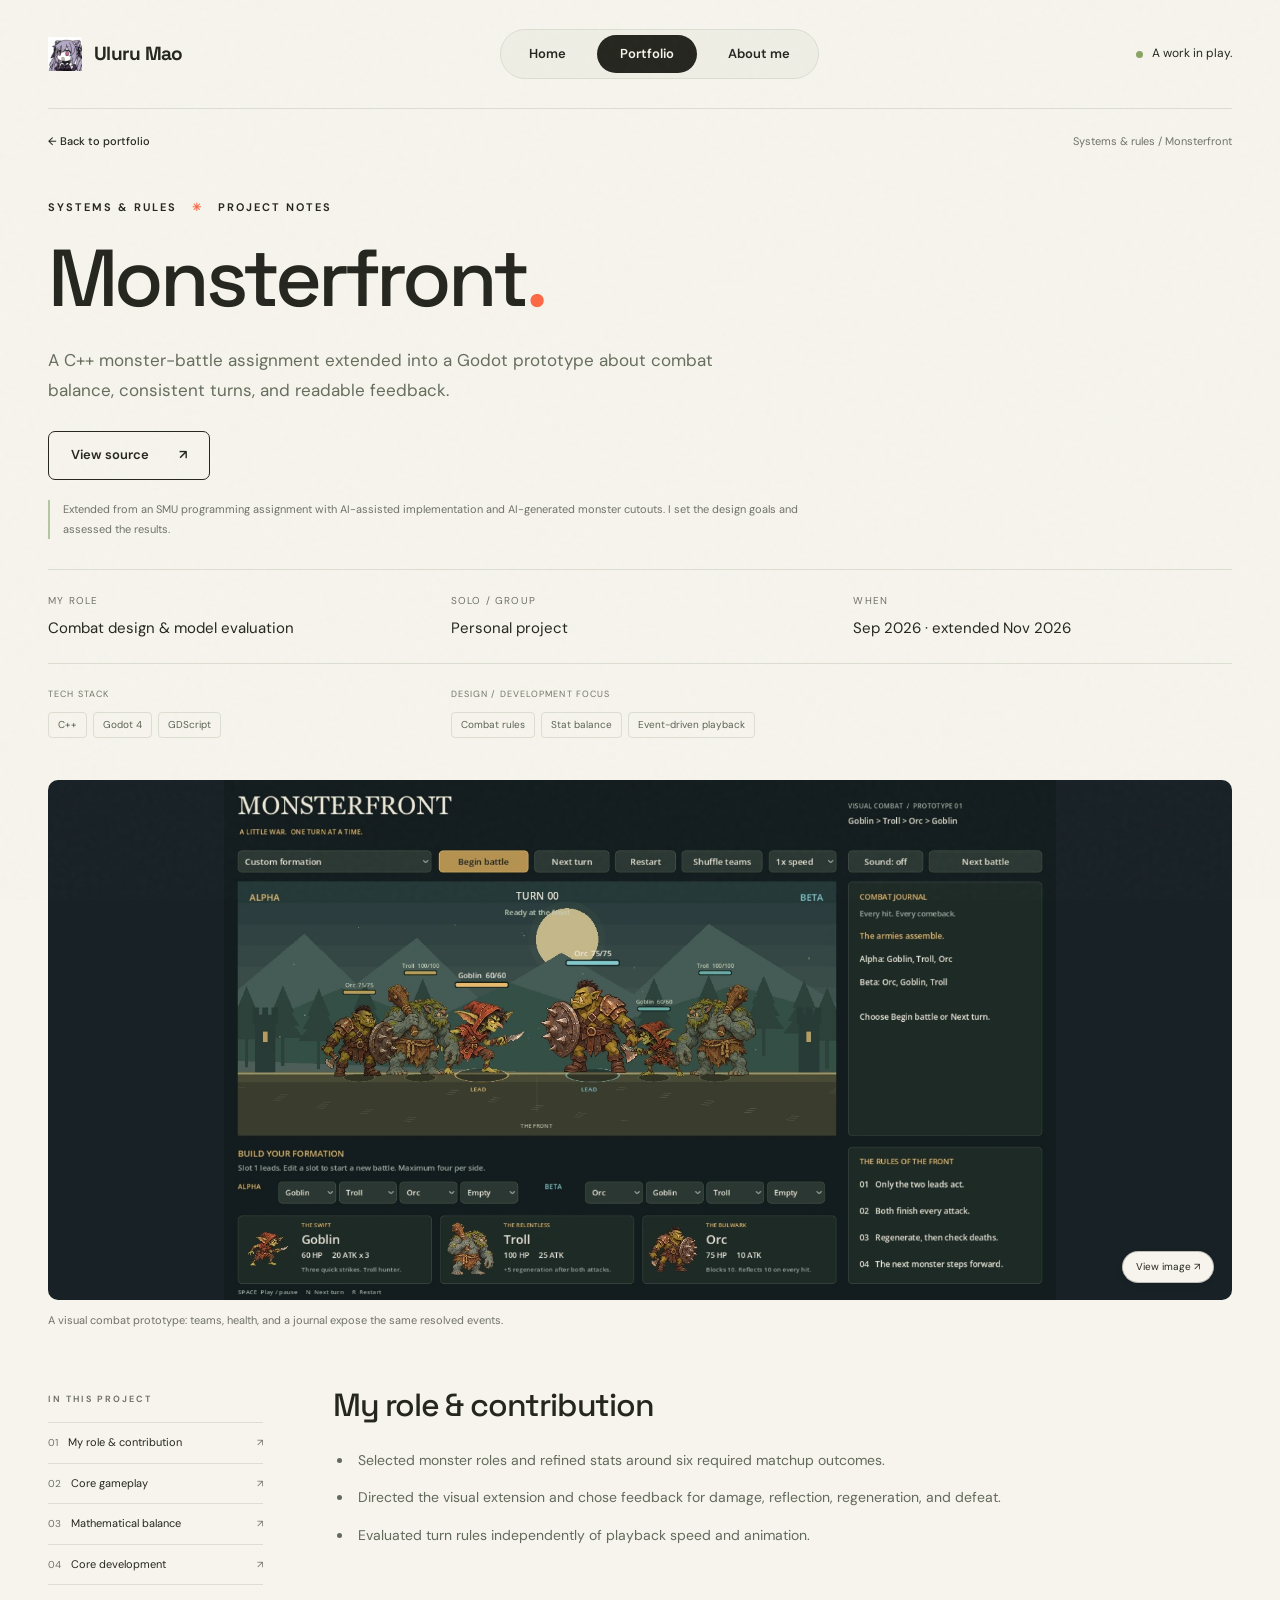
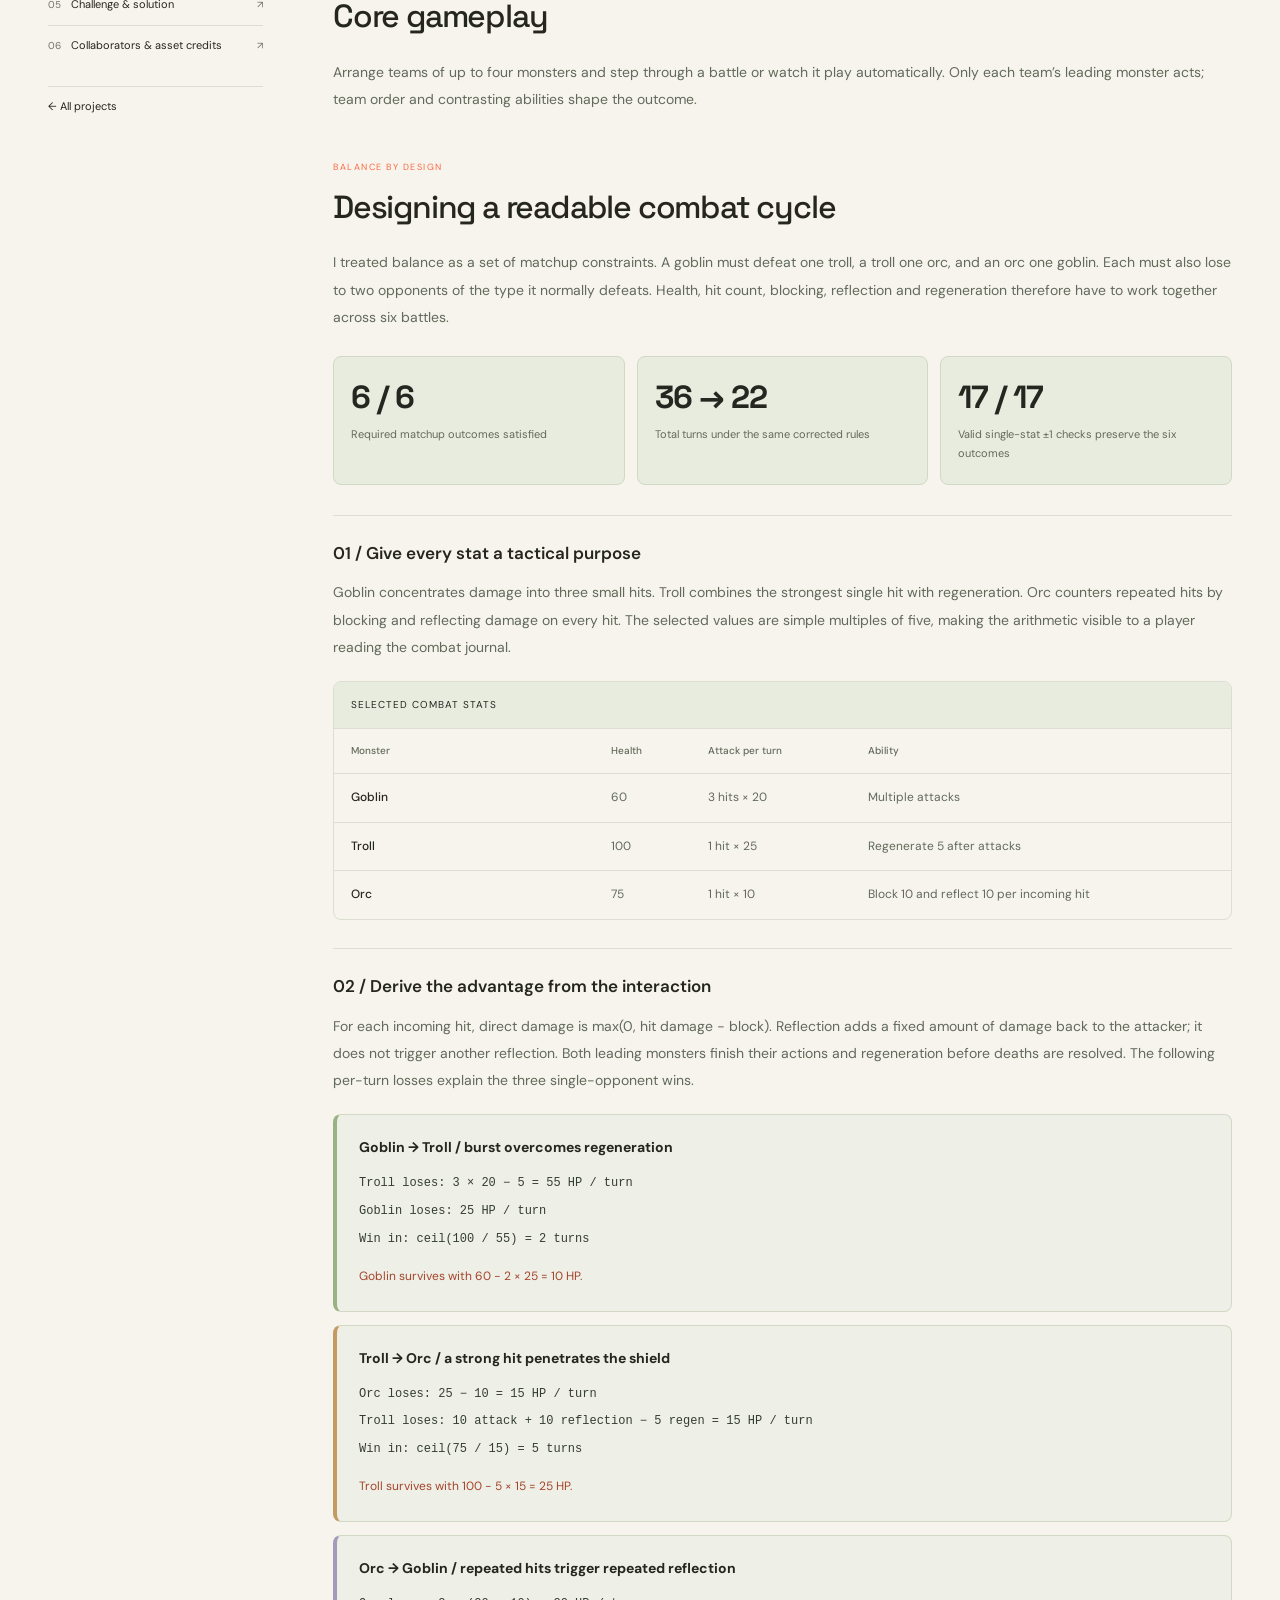
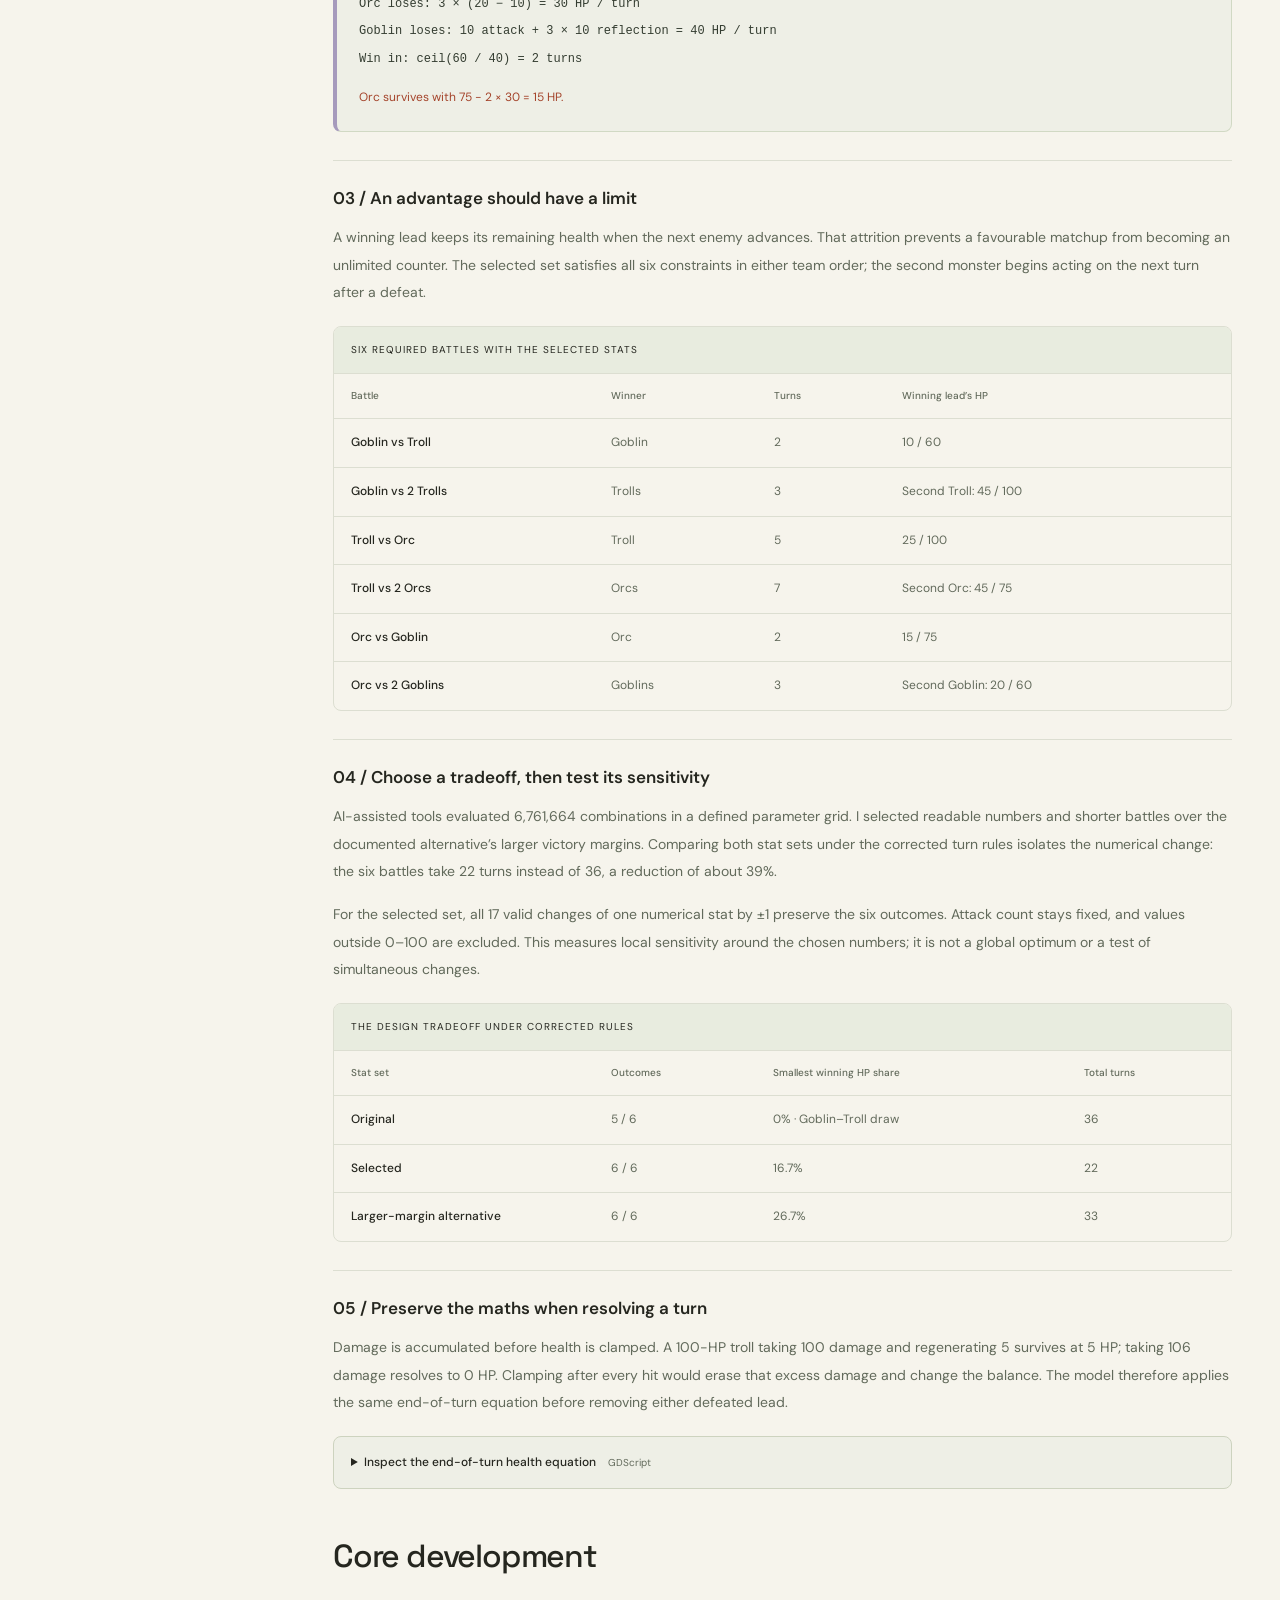
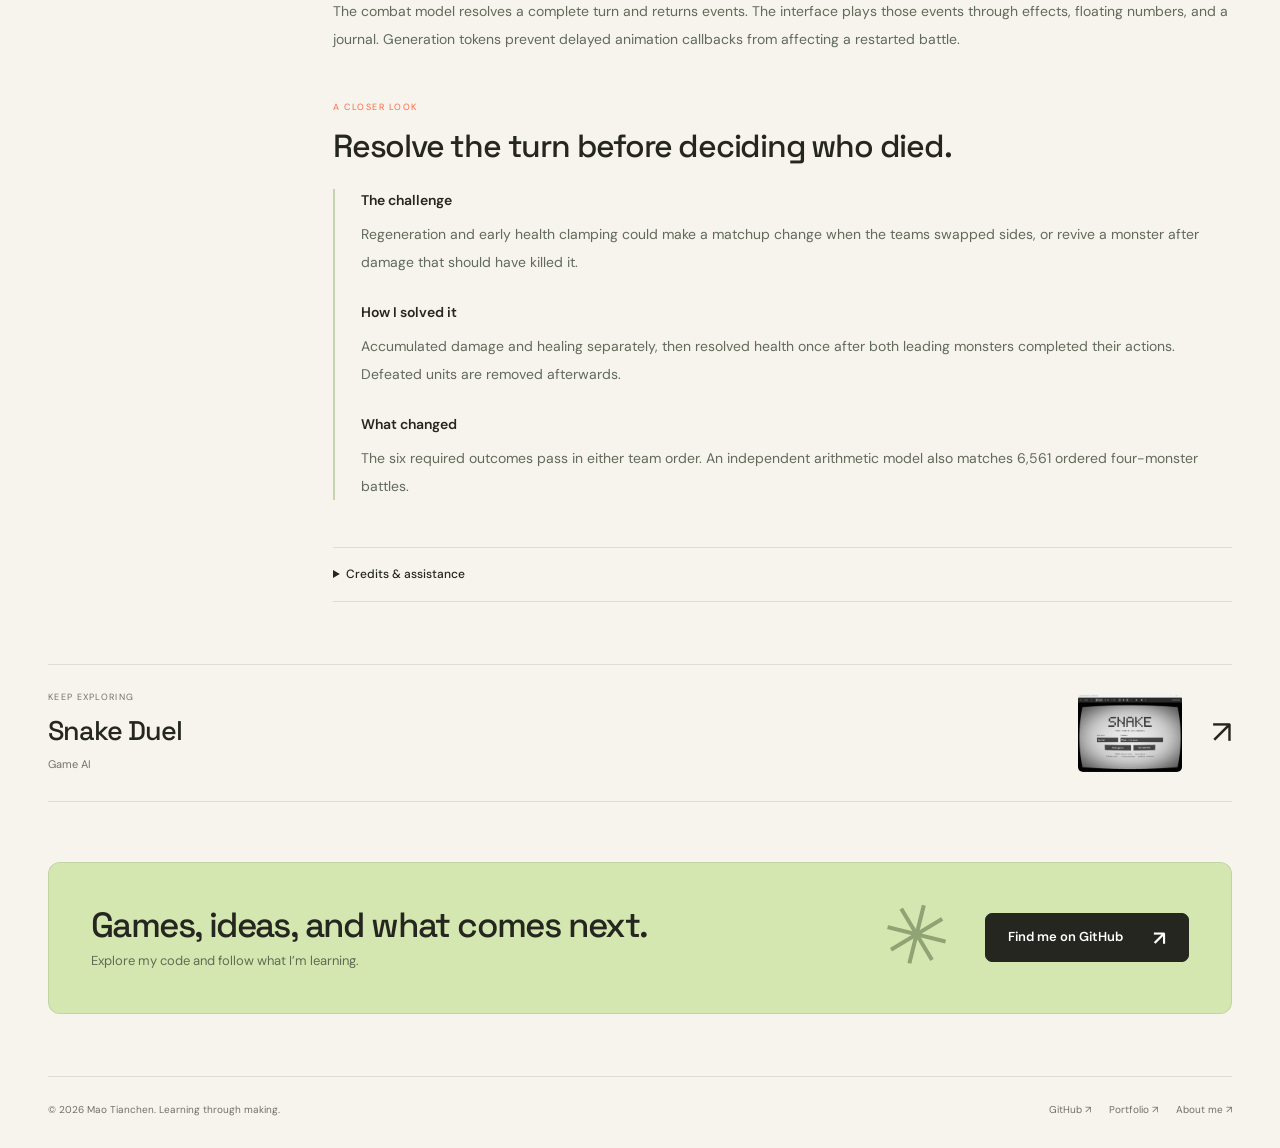
==== monsterfront.html @ 984412b6 "Publish portfolio website" ====
<!DOCTYPE html>
<html lang="en">
<head>
  <meta charset="UTF-8">
  <meta name="viewport" content="width=device-width, initial-scale=1">
  <meta name="theme-color" content="#f6f4ec">
  <meta name="description" content="A C++ monster-battle assignment extended into a Godot prototype about combat balance, consistent turns, and readable feedback.">
  <title>Monsterfront — Mao - Portfolio</title>
  <link rel="icon" href="assets/favicon.ico" type="image/x-icon" sizes="16x16 32x32 48x48">
  <link rel="stylesheet" href="assets/style.css">
  <link rel="stylesheet" href="assets/portfolio.css">
  <script src="assets/app.js" defer></script>
</head>
<body data-page="project">
<a class="skip" href="#main">Skip to content</a>
<div class="wrap">
  <header class="header">
    <a class="brand" href="index.html" aria-label="Uluru Mao, home"><img class="brand-mark" src="assets/favicon.ico" alt="" width="34" height="34"><span>Uluru Mao</span></a>
    <nav class="nav" aria-label="Main navigation"><a href="index.html">Home</a><a href="portfolio.html" aria-current="location">Portfolio</a><a href="about.html">About me</a></nav>
    <span class="header-note"><span class="status-dot"></span> A work in play.</span>
  </header>
  <main id="main">
    <div class="case-breadcrumb"><a href="portfolio.html">← Back to portfolio</a><span>Systems &amp; rules / Monsterfront</span></div>
    <section class="case-intro" aria-labelledby="case-title"><div class="case-title-row"><span class="eyebrow">Systems &amp; rules <span class="dot">✳</span> Project notes</span></div><h1 id="case-title">Monsterfront<span>.</span></h1><p class="case-summary">A C++ monster-battle assignment extended into a Godot prototype about combat balance, consistent turns, and readable feedback.</p><div class="case-links"><a class="button secondary" href="https://github.com/UluruMao/godot_base_turn_combat" target="_blank" rel="noopener noreferrer">View source <span aria-hidden="true">↗</span><span class="visually-hidden"> (opens in a new tab)</span></a></div><p class="authorship-note">Extended from an SMU programming assignment with AI-assisted implementation and AI-generated monster cutouts. I set the design goals and assessed the results.</p></section>
    <dl class="case-facts"><div><dt>My role</dt><dd>Combat design &amp; model evaluation</dd></div><div><dt>Solo / group</dt><dd>Personal project</dd></div><div><dt>When</dt><dd>Sep 2026 · extended Nov 2026</dd></div></dl>
    <div class="case-tags"><div class="project-tag-group"><span class="tag-label">Tech stack</span><div class="tags"><span class="tag">C++</span><span class="tag">Godot 4</span><span class="tag">GDScript</span></div></div><div class="project-tag-group"><span class="tag-label">Design / development focus</span><div class="tags"><span class="tag">Combat rules</span><span class="tag">Stat balance</span><span class="tag">Event-driven playback</span></div></div></div>
    <figure class="case-cover"><button class="media-open" data-lightbox="assets/projects/monsterfront-cover.webp" data-alt="Monsterfront combat screen with two monster teams, health bars and a turn journal" aria-label="Enlarge cover artwork"><img src="assets/projects/monsterfront-cover.webp" alt="Monsterfront combat screen with two monster teams, health bars and a turn journal" width="720" height="540"><span class="media-expand" aria-hidden="true">View image ↗</span></button><figcaption>A visual combat prototype: teams, health, and a journal expose the same resolved events.</figcaption></figure>
    <div class="case-layout"><aside class="case-sidebar" aria-label="Project sections"><span class="eyebrow">In this project</span><a href="#my-role">01<span>My role &amp; contribution</span><span aria-hidden="true">↗</span></a><a href="#gameplay">02<span>Core gameplay</span><span aria-hidden="true">↗</span></a><a href="#game-design">03<span>Mathematical balance</span><span aria-hidden="true">↗</span></a><a href="#development">04<span>Core development</span><span aria-hidden="true">↗</span></a><a href="#challenge">05<span>Challenge &amp; solution</span><span aria-hidden="true">↗</span></a><a href="#credits">06<span>Collaborators &amp; asset credits</span><span aria-hidden="true">↗</span></a><a class="case-back" href="portfolio.html">← All projects</a></aside><div class="case-content"><section class="case-section" id="my-role"><h2>My role &amp; contribution</h2><ul class="case-list"><li>Selected monster roles and refined stats around six required matchup outcomes.</li><li>Directed the visual extension and chose feedback for damage, reflection, regeneration, and defeat.</li><li>Evaluated turn rules independently of playback speed and animation.</li></ul></section><section class="case-section" id="gameplay"><h2>Core gameplay</h2><p>Arrange teams of up to four monsters and step through a battle or watch it play automatically. Only each team’s leading monster acts; team order and contrasting abilities shape the outcome.</p></section><section class="case-section balance-section" id="game-design"><span class="case-section-kicker">Balance by design</span><h2>Designing a readable combat cycle</h2><p>I treated balance as a set of matchup constraints. A goblin must defeat one troll, a troll one orc, and an orc one goblin. Each must also lose to two opponents of the type it normally defeats. Health, hit count, blocking, reflection and regeneration therefore have to work together across six battles.</p><div class="detail-metrics"><div><strong>6 / 6</strong><span>Required matchup outcomes satisfied</span></div><div><strong>36 → 22</strong><span>Total turns under the same corrected rules</span></div><div><strong>17 / 17</strong><span>Valid single-stat ±1 checks preserve the six outcomes</span></div></div><div class="programming-topic"><h3>01 / Give every stat a tactical purpose</h3><p>Goblin concentrates damage into three small hits. Troll combines the strongest single hit with regeneration. Orc counters repeated hits by blocking and reflecting damage on every hit. The selected values are simple multiples of five, making the arithmetic visible to a player reading the combat journal.</p><div class="programming-table" role="region" aria-label="Selected combat stats" tabindex="0"><table><caption>Selected combat stats</caption><thead><tr><th scope="col">Monster</th><th scope="col">Health</th><th scope="col">Attack per turn</th><th scope="col">Ability</th></tr></thead><tbody><tr><th scope="row">Goblin</th><td>60</td><td>3 hits × 20</td><td>Multiple attacks</td></tr><tr><th scope="row">Troll</th><td>100</td><td>1 hit × 25</td><td>Regenerate 5 after attacks</td></tr><tr><th scope="row">Orc</th><td>75</td><td>1 hit × 10</td><td>Block 10 and reflect 10 per incoming hit</td></tr></tbody></table></div></div><div class="programming-topic"><h3>02 / Derive the advantage from the interaction</h3><p>For each incoming hit, direct damage is max(0, hit damage − block). Reflection adds a fixed amount of damage back to the attacker; it does not trigger another reflection. Both leading monsters finish their actions and regeneration before deaths are resolved. The following per-turn losses explain the three single-opponent wins.</p><div class="balance-equations"><article><h4>Goblin → Troll / burst overcomes regeneration</h4><p class="formula-line">Troll loses: 3 × 20 − 5 = 55 HP / turn</p><p class="formula-line">Goblin loses: 25 HP / turn</p><p class="formula-line">Win in: ceil(100 / 55) = 2 turns</p><p class="formula-result">Goblin survives with 60 − 2 × 25 = 10 HP.</p></article><article><h4>Troll → Orc / a strong hit penetrates the shield</h4><p class="formula-line">Orc loses: 25 − 10 = 15 HP / turn</p><p class="formula-line">Troll loses: 10 attack + 10 reflection − 5 regen = 15 HP / turn</p><p class="formula-line">Win in: ceil(75 / 15) = 5 turns</p><p class="formula-result">Troll survives with 100 − 5 × 15 = 25 HP.</p></article><article><h4>Orc → Goblin / repeated hits trigger repeated reflection</h4><p class="formula-line">Orc loses: 3 × (20 − 10) = 30 HP / turn</p><p class="formula-line">Goblin loses: 10 attack + 3 × 10 reflection = 40 HP / turn</p><p class="formula-line">Win in: ceil(60 / 40) = 2 turns</p><p class="formula-result">Orc survives with 75 − 2 × 30 = 15 HP.</p></article></div></div><div class="programming-topic"><h3>03 / An advantage should have a limit</h3><p>A winning lead keeps its remaining health when the next enemy advances. That attrition prevents a favourable matchup from becoming an unlimited counter. The selected set satisfies all six constraints in either team order; the second monster begins acting on the next turn after a defeat.</p><div class="programming-table" role="region" aria-label="Six required battles with the selected stats" tabindex="0"><table><caption>Six required battles with the selected stats</caption><thead><tr><th scope="col">Battle</th><th scope="col">Winner</th><th scope="col">Turns</th><th scope="col">Winning lead’s HP</th></tr></thead><tbody><tr><th scope="row">Goblin vs Troll</th><td>Goblin</td><td>2</td><td>10 / 60</td></tr><tr><th scope="row">Goblin vs 2 Trolls</th><td>Trolls</td><td>3</td><td>Second Troll: 45 / 100</td></tr><tr><th scope="row">Troll vs Orc</th><td>Troll</td><td>5</td><td>25 / 100</td></tr><tr><th scope="row">Troll vs 2 Orcs</th><td>Orcs</td><td>7</td><td>Second Orc: 45 / 75</td></tr><tr><th scope="row">Orc vs Goblin</th><td>Orc</td><td>2</td><td>15 / 75</td></tr><tr><th scope="row">Orc vs 2 Goblins</th><td>Goblins</td><td>3</td><td>Second Goblin: 20 / 60</td></tr></tbody></table></div></div><div class="programming-topic"><h3>04 / Choose a tradeoff, then test its sensitivity</h3><p>AI-assisted tools evaluated 6,761,664 combinations in a defined parameter grid. I selected readable numbers and shorter battles over the documented alternative’s larger victory margins. Comparing both stat sets under the corrected turn rules isolates the numerical change: the six battles take 22 turns instead of 36, a reduction of about 39%.</p><p>For the selected set, all 17 valid changes of one numerical stat by ±1 preserve the six outcomes. Attack count stays fixed, and values outside 0–100 are excluded. This measures local sensitivity around the chosen numbers; it is not a global optimum or a test of simultaneous changes.</p><div class="programming-table" role="region" aria-label="The design tradeoff under corrected rules" tabindex="0"><table><caption>The design tradeoff under corrected rules</caption><thead><tr><th scope="col">Stat set</th><th scope="col">Outcomes</th><th scope="col">Smallest winning HP share</th><th scope="col">Total turns</th></tr></thead><tbody><tr><th scope="row">Original</th><td>5 / 6</td><td>0% · Goblin–Troll draw</td><td>36</td></tr><tr><th scope="row">Selected</th><td>6 / 6</td><td>16.7%</td><td>22</td></tr><tr><th scope="row">Larger-margin alternative</th><td>6 / 6</td><td>26.7%</td><td>33</td></tr></tbody></table></div></div><div class="programming-topic"><h3>05 / Preserve the maths when resolving a turn</h3><p>Damage is accumulated before health is clamped. A 100-HP troll taking 100 damage and regenerating 5 survives at 5 HP; taking 106 damage resolves to 0 HP. Clamping after every hit would erase that excess damage and change the balance. The model therefore applies the same end-of-turn equation before removing either defeated lead.</p><details class="source-excerpt"><summary>Inspect the end-of-turn health equation<span>GDScript</span></summary><p class="source-reference">Annotated source excerpt: VisualCombat/scripts/combat.gd · step().</p><pre tabindex="0" aria-label="Inspect the end-of-turn health equation"><code><span class="code-comment"># Both leads have already completed their attacks and regeneration.</span>
for id in leads:
<span class="code-comment">    # Keep the full damage tally, including damage beyond current HP.</span>
<span class="code-comment">    # Apply healing before clamping once to the valid health range.</span>
    units[id].hp = clampi(
        units[id].hp - damage[id] + healing[id],
        0, units[id].max_hp)
<span class="code-comment"># Death checks and queue advancement happen after this resolution.</span></code></pre></details></div></section><section class="case-section" id="development"><h2>Core development</h2><p>The combat model resolves a complete turn and returns events. The interface plays those events through effects, floating numbers, and a journal. Generation tokens prevent delayed animation callbacks from affecting a restarted battle.</p></section><section class="case-section" id="challenge"><span class="case-section-kicker">A closer look</span><h2>Resolve the turn before deciding who died.</h2><div class="challenge-story"><div class="challenge-step"><h3>The challenge</h3><p>Regeneration and early health clamping could make a matchup change when the teams swapped sides, or revive a monster after damage that should have killed it.</p></div><div class="challenge-step"><h3>How I solved it</h3><p>Accumulated damage and healing separately, then resolved health once after both leading monsters completed their actions. Defeated units are removed afterwards.</p></div><div class="challenge-step"><h3>What changed</h3><p>The six required outcomes pass in either team order. An independent arithmetic model also matches 6,561 ordered four-monster battles.</p></div></div></section><details class="credit-disclosure" id="credits"><summary>Credits & assistance</summary><ul class="case-list"><li>Foundation: a September 2026 Southern Methodist University C++ programming assignment.</li><li>AI assisted with implementation, refactoring, parameter exploration, debugging, tests, and documentation. I set goals, assessed suggestions, and retained responsibility for the final choices.</li><li>The three monster cutouts were AI-generated. The project repository records their prompts and provenance.</li></ul></details></div></div>
    <a class="next-project" href="snake-duel.html"><span><small>Keep exploring</small><strong>Snake Duel</strong><span>Game AI</span></span><img src="assets/projects/snake-cover.webp" alt="" width="120" height="90"><span class="next-arrow" aria-hidden="true">↗</span></a>
    </main>
  <section class="contact" aria-labelledby="contact-heading">
    <div><h2 id="contact-heading">Games, ideas, and what comes next.</h2><p>Explore my code and follow what I’m learning.</p></div>
    <span class="contact-star" aria-hidden="true">✳</span>
    <a class="button" href="https://github.com/UluruMao" target="_blank" rel="noopener noreferrer">Find me on GitHub <span class="arrow" aria-hidden="true">↗</span></a>
  </section>
  <footer class="footer">
    <span>© <span data-current-year>2026</span> Mao Tianchen. Learning through making.</span>
    <span><a href="https://github.com/UluruMao" target="_blank" rel="noopener noreferrer">GitHub ↗</a><a href="portfolio.html">Portfolio ↗</a><a href="about.html">About me ↗</a></span>
  </footer>
</div>
<dialog id="media-dialog" class="media-dialog" aria-label="Enlarged project image"><button class="dialog-close" data-close aria-label="Close image">×</button><img src="assets/projects/snake-cover.webp" alt="" id="expanded-image"></dialog>
<div class="toast" id="toast" role="status"></div>
</body>
</html>
---- assets/style.css ----
@import url('https://fonts.googleapis.com/css2?family=DM+Sans:wght@400;450;500;550;600;650;700&family=Space+Grotesk:wght@400;500;600;700&display=swap');

:root{--paper:#f6f4ec;--ink:#25261f;--muted:#707268;--line:#dcded1;--orange:#fc6945;--green:#d4e7b1;--purple:#b6a5dd;--blue:#c0d8e2;--display:'Space Grotesk',sans-serif;--body:'DM Sans',sans-serif}
*{box-sizing:border-box}html{scroll-behavior:smooth;scroll-padding-top:90px}body{margin:0;background:var(--paper);color:var(--ink);font-family:var(--body);font-size:16px;line-height:1.6}body:before{content:"";position:fixed;inset:0;pointer-events:none;opacity:.13;z-index:20;background-image:url("data:image/svg+xml,%3Csvg viewBox='0 0 180 180' xmlns='http://www.w3.org/2000/svg'%3E%3Cfilter id='n'%3E%3CfeTurbulence type='fractalNoise' baseFrequency='.8' numOctaves='3' stitchTiles='stitch'/%3E%3C/filter%3E%3Cpath fill='%23000' opacity='.18' filter='url(%23n)' d='M0 0h180v180H0z'/%3E%3C/svg%3E")}button,a{-webkit-tap-highlight-color:transparent}a{color:inherit;text-decoration:none}button,input{font:inherit}button{color:inherit;cursor:pointer}button:disabled{cursor:default}img,svg{max-width:100%;display:block}button:focus-visible,a:focus-visible{outline:3px solid #9263cd;outline-offset:5px}::selection{background:#d4e7b1}.wrap{max-width:1280px;margin:auto;padding:0 48px}.skip{position:fixed;top:-80px;left:20px;background:var(--ink);color:#fff;padding:12px 20px;z-index:100}.skip:focus{top:12px}
.header{height:108px;display:flex;justify-content:space-between;align-items:center;gap:30px}.brand{display:flex;align-items:center;gap:12px;font-family:var(--display);font-size:19px;font-weight:700;letter-spacing:-.7px}.brand-mark{width:34px;height:34px;object-fit:contain;flex-shrink:0}.nav{display:flex;align-items:center;gap:8px;border:1px solid var(--line);border-radius:99px;padding:5px;background:#efeee5}.nav a{padding:9px 23px;font-size:13px;font-weight:600;border-radius:99px;transition:background .2s}.nav a:hover{background:#e3e4d9}.nav a[aria-current=page]{background:var(--ink);color:var(--paper)}.header-note{display:flex;align-items:center;gap:9px;font-size:12px}.status-dot{width:7px;height:7px;background:#89a464;border-radius:50%;display:inline-block}.eyebrow{font-size:11px;font-weight:650;text-transform:uppercase;letter-spacing:2px}.eyebrow .dot{margin:0 10px;color:var(--orange)}.hero{display:grid;grid-template-columns:1.05fr 1fr;align-items:center;gap:30px;padding-top:42px;padding-bottom:72px}.hero h1{font-family:var(--display);font-size:clamp(68px,7.5vw,108px);font-weight:500;line-height:1.02;letter-spacing:-7px;margin:24px 0}.hero h1 em{font-family:Georgia,serif;font-weight:400;color:var(--orange);letter-spacing:-6px}.hero-text{max-width:385px;color:#62675c;font-size:16px;line-height:1.8;margin:0 0 26px}.intro{font-size:13px;font-weight:500;display:flex;gap:8px;align-items:center;margin-bottom:16px}.wave{font-size:20px}.button{display:inline-flex;align-items:center;justify-content:center;gap:30px;background:var(--ink);color:#fff;border:1px solid var(--ink);border-radius:7px;padding:13px 22px;font-size:13px;font-weight:600;transition:transform .2s,background .2s}.button:hover{background:#414637;transform:translateY(-2px)}.button.secondary{background:transparent;color:var(--ink)}.button.secondary:hover{background:#eaece0}.hero-actions{display:flex;gap:12px;align-items:center}.arrow{font-size:20px;line-height:1}.hero-footnote{margin:24px 0 0;display:flex;align-items:center;gap:9px;font-size:11px;color:var(--muted)}.hero-footnote:before{content:"";width:22px;height:1px;background:var(--muted)}
.hero-visual{position:relative;padding:20px 0 5px}.world-button{position:relative;background:none;border:0;width:100%;padding:0;isolation:isolate}.world-button img{width:100%;transition:filter .5s,transform .5s}.world-button:hover img{transform:translateY(-6px) rotate(-1deg)}.world-button:active img{transform:scale(.98)}.world-caption{position:absolute;top:15px;left:5px;transform:rotate(-9deg);font-family:Georgia,serif;font-style:italic;font-size:19px;line-height:1.2;text-align:left}.world-caption:after{content:'↘';display:block;font-size:38px;margin-left:40px}.orbit-label{position:absolute;right:-8px;top:20px;transform:rotate(11deg);width:86px;height:86px;border:1px solid var(--ink);border-radius:50%;display:grid;place-content:center;text-align:center;font-size:10px;line-height:1.4;letter-spacing:1px;background:var(--green)}.orbit-label span{font-size:23px}.play-label{position:absolute;bottom:29px;left:50%;transform:translateX(-50%) rotate(-4deg);background:#fffdf7;padding:9px 16px;border:1px solid var(--ink);box-shadow:3px 3px 0 var(--ink);border-radius:4px;font-size:12px;white-space:nowrap}.visual-caption{display:flex;justify-content:space-between;padding:6px 30px;font-family:var(--display);font-size:9px;letter-spacing:1px;color:var(--muted)}.spark{position:absolute;z-index:6;font-size:32px;pointer-events:none;animation:spark-out 1.2s ease-out forwards;line-height:1}.world-button.is-playing img{filter:hue-rotate(24deg);animation:world-bounce .7s ease}.world-button.is-playing .play-label{background:var(--orange)}@keyframes spark-out{from{opacity:1;transform:translate(-50%,-50%) scale(.5)}to{opacity:0;transform:translate(var(--x),var(--y)) rotate(var(--r)) scale(1.3)}}@keyframes world-bounce{0%,100%{transform:translateY(0)}40%{transform:translateY(-17px) rotate(3deg)}}
.ticker{border-top:1px solid var(--line);border-bottom:1px solid var(--line);padding:17px 0;display:flex;align-items:center;justify-content:space-between;gap:20px;font-size:11px;letter-spacing:1.6px;text-transform:uppercase;color:#676b5d}.ticker b{color:var(--orange);font-size:19px;font-weight:400}.section{padding:66px 0}.section-heading{display:flex;justify-content:space-between;align-items:flex-end;gap:25px;margin-bottom:28px}.section-heading h2{font-family:var(--display);font-size:36px;line-height:1.2;font-weight:500;letter-spacing:-1.6px;margin:0 0 7px}.section-heading p{font-size:13px;color:var(--muted);margin:0}.text-link{display:inline-flex;gap:20px;align-items:center;font-size:12px;font-weight:600;padding-bottom:5px;border-bottom:1px solid var(--ink);white-space:nowrap}.text-link:hover{color:#bc4a2f}.project-grid{display:grid;grid-template-columns:repeat(3,minmax(0,1fr));gap:25px}.project-card{min-width:0}.project-open{background:none;border:0;padding:0;text-align:left;width:100%}.project-image{position:relative;overflow:hidden;border-radius:11px;aspect-ratio:1.32;background:#e6e8dd;border:1px solid #00000006}.project-image img{width:100%;height:100%;object-fit:cover;transition:transform .45s}.project-open:hover .project-image img{transform:scale(1.045)}.project-index{position:absolute;top:13px;left:14px;border:1px solid #25261f33;background:#ffffff66;backdrop-filter:blur(4px);border-radius:99px;padding:2px 9px;font-size:9px;letter-spacing:1px}.project-go{position:absolute;bottom:14px;right:14px;width:33px;height:33px;background:#fffdf2;border-radius:50%;display:grid;place-items:center;opacity:0;transform:translateY(7px);transition:.25s}.project-open:hover .project-go,.project-open:focus-visible .project-go{opacity:1;transform:none}.project-meta{display:flex;gap:10px;justify-content:space-between;align-items:center;margin:16px 0 6px}.project-meta h3{font-family:var(--display);font-size:21px;letter-spacing:-.7px;font-weight:500;margin:0}.project-year{font-size:10px;color:var(--muted)}.project-description{font-size:12px;color:#6a6e62;margin:0 0 12px}.tags{display:flex;flex-wrap:wrap;gap:6px}.tag{border:1px solid var(--line);border-radius:4px;padding:3px 8px;font-size:9px;line-height:1.4;color:#5c6354}.home-note{margin:53px 0 0;padding:27px 0 0;border-top:1px solid var(--line);display:grid;grid-template-columns:40px 1fr auto;align-items:center;gap:15px}.home-note .asterisk{font-size:39px;color:var(--orange);line-height:1}.home-note p{font-size:14px;margin:0}.home-note span{font-size:12px;color:var(--muted)}.contact{background:var(--green);border:1px solid #25261f18;border-radius:12px;padding:41px 42px;display:flex;justify-content:space-between;align-items:center;gap:24px;position:relative;overflow:hidden}.contact h2{font-family:var(--display);font-size:35px;font-weight:500;letter-spacing:-1.6px;margin:0 0 5px;line-height:1.2}.contact p{font-size:13px;margin:0;color:#626c52}.contact .contact-star{font-size:82px;line-height:1;transform:rotate(14deg);position:absolute;right:280px;top:32px;color:#8fa374;pointer-events:none}.footer{margin-top:62px;padding:25px 0 30px;border-top:1px solid var(--line);display:flex;justify-content:space-between;align-items:center;gap:16px;font-size:10px;color:var(--muted)}.footer span:last-child{display:flex;gap:18px}.footer a:hover{color:var(--ink)}.prototype-label{border:1px solid var(--line);padding:3px 7px;border-radius:3px;font-size:9px;letter-spacing:.3px}
.page-intro{padding:65px 0 39px;position:relative}.page-intro h1{font-family:var(--display);font-size:clamp(55px,6vw,80px);line-height:1.08;font-weight:500;letter-spacing:-5px;margin:18px 0}.page-intro h1 em{font-family:Georgia,serif;font-weight:400;color:var(--orange)}.page-intro p{max-width:520px;font-size:15px;color:var(--muted);margin:0;line-height:1.8}.page-doodle{position:absolute;right:37px;top:68px;width:102px;transform:rotate(12deg)}.filter-row{display:flex;justify-content:space-between;align-items:center;gap:20px;border-top:1px solid var(--line);padding:25px 0 31px}.filters{display:flex;gap:9px;flex-wrap:wrap}.filter{border:1px solid var(--line);background:transparent;border-radius:99px;padding:8px 16px;font-size:12px;transition:.2s}.filter:hover{background:#e8eadd}.filter[aria-pressed=true]{background:var(--ink);color:white;border-color:var(--ink)}.filter-count{font-size:11px;color:var(--muted);white-space:nowrap}.portfolio-grid{grid-template-columns:repeat(2,minmax(0,1fr));gap:40px 30px}.portfolio-grid .project-image{aspect-ratio:1.55}.portfolio-grid .project-meta h3{font-size:25px}.portfolio-grid .project-description{font-size:13px}.portfolio-grid .tag{font-size:10px}.portfolio-bottom{padding-bottom:65px}.empty{padding:45px 0;color:var(--muted)}
.about-top{display:grid;grid-template-columns:.92fr 1.2fr;gap:90px;align-items:center;padding:35px 0 70px}.profile-art{position:relative;max-width:410px;padding:15px 14px 0}.profile-art:before{content:"";position:absolute;inset:3px 5px 42px;background:var(--purple);border:1px solid var(--ink);border-radius:7px;transform:rotate(-5deg)}.profile-sheet{position:relative;background:#e7e9df;border:1px solid var(--ink);border-radius:7px;padding:15px;transform:rotate(3deg)}.profile-sheet img{display:block;width:100%;height:auto;background:#d9e2ce;border:1px solid #25261f22;aspect-ratio:1.05;object-fit:cover;object-position:47% 50%}.profile-caption{display:flex;justify-content:space-between;align-items:center;padding:18px 3px 6px;font-size:12px;font-family:var(--display)}.profile-caption span:last-child{font-size:20px}.profile-sticker{position:absolute;right:-15px;top:30px;border:1px solid var(--ink);background:var(--orange);padding:10px 13px;border-radius:4px;transform:rotate(12deg);font-size:10px;line-height:1.4;text-align:center;font-weight:600}.tape{position:absolute;left:36%;top:2px;background:#eadfb7aa;width:100px;height:31px;transform:rotate(-6deg);z-index:3;border-left:1px dashed #aab09966;border-right:1px dashed #aab09966}.about-copy h2{font-family:var(--display);font-size:39px;line-height:1.2;font-weight:500;letter-spacing:-1.8px;margin:15px 0 20px}.about-copy p{font-size:14px;line-height:1.9;color:#686c61;margin:0 0 17px}.about-copy .about-name{color:var(--ink);font-weight:600}.personal-facts{display:grid;grid-template-columns:1fr 1fr;gap:15px;margin-top:24px;padding-top:20px;border-top:1px solid var(--line)}.personal-facts small{display:block;text-transform:uppercase;letter-spacing:1px;font-size:9px;color:var(--muted);margin-bottom:4px}.personal-facts span{font-size:12px}.about-columns{display:grid;grid-template-columns:1.2fr 1fr;gap:90px;border-top:1px solid var(--line);padding:55px 0 70px}.about-columns h2{font-family:var(--display);font-size:28px;letter-spacing:-1px;font-weight:500;margin:0 0 25px}.process-item{display:grid;grid-template-columns:30px 1fr;gap:14px;border-top:1px solid var(--line);padding:19px 0}.process-item:first-of-type{border:0;padding-top:0}.process-number{font-family:var(--display);font-size:12px;color:var(--orange);padding-top:4px}.process-item h3{font-weight:500;font-size:15px;margin:0 0 5px}.process-item p{font-size:12px;color:var(--muted);margin:0;max-width:330px}.tool-group{margin:0 0 22px}.tool-group h3{font-size:10px;letter-spacing:1px;text-transform:uppercase;font-weight:500;color:var(--muted);margin:0 0 10px}.tool-group .tag{font-size:11px;padding:7px 11px}.margin-note{font-family:Georgia,serif;font-style:italic;font-size:17px;transform:rotate(-3deg);margin:30px 0 0;color:#7b8869}
dialog{border:1px solid var(--ink);border-radius:14px;padding:0;max-width:820px;width:calc(100% - 40px);max-height:90vh;background:var(--paper);color:var(--ink);box-shadow:0 25px 100px #1113}dialog::backdrop{background:#20251c88;backdrop-filter:blur(5px)}.dialog-top{position:relative;background:#e6e8dd}.dialog-top img{width:100%;max-height:290px;object-fit:cover}.dialog-close{position:absolute;right:15px;top:15px;border:1px solid var(--ink);border-radius:50%;width:36px;height:36px;background:var(--paper);font-size:25px;line-height:1}.dialog-body{padding:31px 36px}.dialog-body h2{font-family:var(--display);font-size:38px;line-height:1.2;letter-spacing:-1.5px;font-weight:500;margin:12px 0}.dialog-body>p{font-size:14px;color:var(--muted)}.dialog-facts{display:flex;flex-wrap:wrap;gap:25px;border-top:1px solid var(--line);border-bottom:1px solid var(--line);padding:16px 0;margin:22px 0}.dialog-facts span{font-size:12px}.dialog-facts small{display:block;letter-spacing:1px;font-size:9px;color:var(--muted);text-transform:uppercase}.case-grid{display:grid;grid-template-columns:1fr 1fr;gap:24px}.case-grid h3{font-size:14px;font-weight:600;margin:0 0 7px}.case-grid p{font-size:12px;line-height:1.8;color:var(--muted);margin:0}.sample-note{font-size:10px!important;border-top:1px solid var(--line);padding-top:16px;margin-top:22px}.contact-dialog{max-width:500px}.contact-dialog .dialog-body{padding:45px 36px}.contact-dialog .dialog-close{top:13px;right:13px}.contact-email{font-family:var(--display);font-size:clamp(17px,4vw,25px);display:block;margin:24px 0}.toast{position:fixed;bottom:24px;left:50%;transform:translate(-50%,20px);background:var(--ink);color:#fff;padding:12px 22px;border-radius:6px;font-size:12px;z-index:80;opacity:0;pointer-events:none;transition:.2s;max-width:90vw;text-align:center}.toast.visible{opacity:1;transform:translate(-50%,0)}.visually-hidden{position:absolute;width:1px;height:1px;margin:-1px;padding:0;overflow:hidden;clip:rect(0,0,0,0);white-space:nowrap;border:0}[hidden]{display:none!important}
@media(min-width:1500px){.hero h1{font-size:116px}.hero{padding-top:55px;padding-bottom:85px}.wrap{max-width:1360px}}
@media(max-width:1050px){.wrap{padding:0 30px}.header-note{display:none}.hero h1{font-size:84px;letter-spacing:-5px}.hero{gap:15px}.world-caption{font-size:16px}.orbit-label{width:66px;height:66px;font-size:8px;right:-5px}.project-grid{gap:18px}.project-meta h3{font-size:18px}.about-top,.about-columns{gap:45px}.contact .contact-star{display:none}}
@media(max-width:760px){.wrap{padding:0 23px}.header{height:92px;gap:14px;flex-wrap:wrap;align-content:center}.brand{font-size:16px;gap:8px}.brand-mark{width:28px;height:28px}.nav{gap:0;padding:4px}.nav a{padding:8px 12px;font-size:11px}.hero{grid-template-columns:1fr;padding-top:31px;padding-bottom:38px;gap:16px}.hero h1{font-size:clamp(72px,13vw,100px);letter-spacing:-5.5px;margin:20px 0}.hero-text{font-size:15px;max-width:430px}.hero-visual{max-width:470px;width:100%;margin:0 auto;padding-top:7px}.world-button img{max-height:410px}.world-caption{left:8px;top:10px}.orbit-label{right:10px;top:15px}.hero-footnote{margin-top:20px}.visual-caption{padding:0 20px}.ticker{justify-content:center;gap:18px;font-size:9px;letter-spacing:1px}.ticker span:last-child,.ticker b:last-of-type{display:none}.section{padding:43px 0}.section-heading h2{font-size:30px}.section-heading p{font-size:12px;max-width:220px}.section-heading .text-link{font-size:11px;gap:9px}.project-grid{grid-template-columns:1fr;gap:30px}.project-image{aspect-ratio:1.45}.project-meta h3{font-size:23px}.project-description{font-size:13px}.project-go{opacity:1;transform:none}.tag{font-size:10px}.home-note{grid-template-columns:30px 1fr;gap:10px;margin-top:35px}.home-note>a{grid-column:2;width:fit-content;margin-top:10px}.home-note p{font-size:13px}.contact{padding:29px 26px;align-items:flex-start;flex-direction:column;gap:20px}.contact h2{font-size:30px}.contact p{font-size:12px;max-width:270px}.contact .button{padding:11px 17px}.footer{margin-top:43px;align-items:flex-start;flex-direction:column;gap:11px;padding-bottom:24px}.footer span:last-child{flex-wrap:wrap;gap:14px}.page-intro{padding:39px 0 30px}.page-intro h1{font-size:62px;letter-spacing:-4px}.page-intro p{font-size:14px;max-width:350px}.page-doodle{width:60px;top:40px;right:0}.filter-row{align-items:flex-start;flex-direction:column;gap:12px;padding:20px 0 27px}.filters{gap:7px}.filter{font-size:11px;padding:7px 12px}.portfolio-grid{grid-template-columns:1fr;gap:35px}.portfolio-grid .project-image{aspect-ratio:1.4}.portfolio-bottom{padding-bottom:45px}.about-top{grid-template-columns:1fr;gap:39px;padding:10px 0 42px}.profile-art{max-width:350px;width:90%;margin:auto}.about-copy h2{font-size:34px}.about-columns{grid-template-columns:1fr;gap:34px;padding:35px 0 45px}.about-columns h2{font-size:26px}.dialog-body{padding:25px}.dialog-body h2{font-size:31px}.case-grid{grid-template-columns:1fr;gap:20px}.dialog-top img{max-height:220px}.dialog-facts{gap:20px}.button{gap:19px}.header{justify-content:space-between}}
@media(max-width:390px){.wrap{padding:0 18px}.brand{font-size:14px}.brand-mark{width:24px;height:24px}.nav a{padding:7px 9px}.hero h1{font-size:70px}.hero-actions{gap:8px}.button{font-size:12px;padding:12px 15px;gap:13px}.ticker{gap:12px;font-size:8px}.page-intro h1{font-size:55px}}
img{height:auto}.footer>span:last-child{display:flex;gap:18px}.footer span[data-current-year]{display:inline}.project-card{position:relative}.project-open{font:inherit;letter-spacing:inherit;line-height:inherit}.project-open:after{content:"";position:absolute;inset:0;z-index:1;border-radius:11px}.project-card:hover .project-image img{transform:scale(1.045)}.project-card:hover .project-go,.project-card:focus-within .project-go{opacity:1;transform:none}
@media(min-width:761px) and (max-width:1000px){.hero{grid-template-columns:1fr;padding-top:35px;padding-bottom:40px;gap:5px}.hero h1{font-size:96px;letter-spacing:-6px}.hero-copy{max-width:620px}.hero-text{max-width:430px}.hero-visual{max-width:510px;width:100%;margin:0 auto}.world-button img{height:auto}.hero-footnote{margin-top:20px}.ticker{font-size:9px;letter-spacing:1px;gap:14px}}
@media(max-width:760px){.footer>span:last-child{flex-wrap:wrap;gap:14px}.page-doodle{display:none}}
@media(max-width:350px){.hero h1{font-size:62px;letter-spacing:-4.5px}.hero h1 em{letter-spacing:-4px}.eyebrow{letter-spacing:1.5px}.hero-actions{flex-wrap:wrap}}
@media(prefers-reduced-motion:reduce){html{scroll-behavior:auto}*,*:before,*:after{animation:none!important;transition:none!important}.spark{display:none}}

/* Keep the supplied brand name on one line as the header wraps on mobile. */
.brand{white-space:nowrap;flex-shrink:0}
---- assets/portfolio.css ----
/* Project collection and concise case studies. */
.authorship-note{font-size:11px;color:var(--muted);line-height:1.8;max-width:760px;margin:20px 0 0;padding-left:13px;border-left:2px solid #b6c6a2}
.measured-result{background:#e4ead7;border:1px solid #d0dac0;border-radius:9px;padding:23px 27px;margin-top:28px}
.measured-result strong{font-family:var(--display);font-size:43px;font-weight:500;letter-spacing:-2px;line-height:1.2;display:block}
.measured-result>span{display:block;font-size:12px;margin:8px 0 10px;font-weight:500}
.measured-result p{font-size:11px!important;line-height:1.75!important;max-width:570px;margin:0!important}
.credit-disclosure{border-top:1px solid var(--line);border-bottom:1px solid var(--line);padding:17px 0;margin-top:36px;scroll-margin-top:30px}
.credit-disclosure summary{font-size:12px;cursor:pointer;font-weight:500}
.credit-disclosure .case-list{font-size:11px;line-height:1.8;margin-top:18px}
.credit-disclosure p{font-size:11px;line-height:1.8;color:var(--muted)}
.about-github{margin:5px 0 0}
.about-attribution{font-size:12px;line-height:1.85;color:var(--muted);border-top:1px solid var(--line);padding-top:22px;margin-top:25px}
.case-intro h1{overflow-wrap:anywhere}
.project-image{background:#182126}
.project-image img{object-fit:contain}
.case-cover .media-open{aspect-ratio:auto;background:#182126}
.case-cover .media-open img{height:auto;object-fit:contain}
@media(max-width:760px){.measured-result{padding:20px}.measured-result strong{font-size:35px}.authorship-note{font-size:10px}.case-cover .media-open{aspect-ratio:auto}}
.project-kind{font-size:10px;color:var(--muted);white-space:nowrap}
.project-meta{align-items:baseline;gap:12px}
.project-description{line-height:1.75;max-width:95%;margin:0 0 18px}
.portfolio-grid .project-description{min-height:46px}
.card-facts{display:grid;grid-template-columns:1.15fr 1fr 1fr;gap:12px;margin:0 0 17px;padding:13px 0;border-top:1px solid var(--line);border-bottom:1px solid var(--line)}
.card-facts dt,.case-facts dt{font-size:9px;text-transform:uppercase;letter-spacing:1.2px;color:var(--muted);margin:0 0 5px}
.card-facts dd{font-size:11px;line-height:1.5;margin:0}
.unfilled{color:#828479;font-weight:400}
.card-tags{display:grid;gap:8px}
.project-tag-group{display:flex;gap:12px;align-items:flex-start}
.tag-label{font-size:9px;text-transform:uppercase;letter-spacing:.6px;color:#727667;flex:0 0 74px;padding-top:3px}
.tag-empty{border-style:dashed;color:#828479;background:transparent}
.project-read{display:flex;justify-content:space-between;align-items:center;font-size:11px;font-weight:600;margin-top:20px;padding-top:13px;border-top:1px solid var(--line)}
.project-read>span{font-size:18px}
.project-card:hover .project-read{color:#b8492d}
.collection-note{display:flex;gap:15px;align-items:center;border:1px solid var(--line);border-radius:7px;padding:17px 21px;margin:0 0 32px;background:#eceee2}
.collection-note>span:first-child{font-size:29px;line-height:1;color:var(--orange)}
.collection-note p{margin:0;font-size:12px;line-height:1.7;color:#74796b;flex:1}
.collection-note strong{font-weight:500;color:var(--ink);display:block}
.collection-note .prototype-label{font-size:8px;border-color:#c9cfba;white-space:nowrap}
.portfolio-grid{row-gap:53px}
.page-intro h1{max-width:1000px}
.page-intro .page-doodle{right:0;top:100px;width:80px}
.nav a[aria-current=location]{background:var(--ink);color:var(--paper)}
.case-breadcrumb{display:flex;justify-content:space-between;gap:25px;border-top:1px solid var(--line);padding:24px 0 0;font-size:11px;color:var(--muted)}
.case-breadcrumb a{color:var(--ink);font-weight:500}
.case-breadcrumb a:hover{color:#b8492d}
.case-intro{padding:48px 0 30px}
.case-title-row{display:flex;justify-content:space-between;align-items:center;gap:20px}
.case-placeholder{font-size:10px;background:#e6ebdb;padding:5px 11px;border-radius:99px;white-space:nowrap}
.case-intro h1{font-family:var(--display);font-size:clamp(54px,6.3vw,88px);font-weight:500;line-height:1.1;letter-spacing:-4px;margin:19px 0 21px}
.case-intro h1>span{color:var(--orange)}
.case-summary{max-width:730px;font-size:17px;line-height:1.8;color:#666e5d;margin:0}
.case-links{display:flex;flex-wrap:wrap;gap:10px;margin-top:25px}
.case-facts{display:grid;grid-template-columns:repeat(3,minmax(0,1fr));gap:24px;margin:0;padding:23px 0;border-top:1px solid var(--line);border-bottom:1px solid var(--line)}
.case-facts:empty{display:none}
.case-facts dt{font-size:10px;margin-bottom:7px}
.case-facts dd{font-size:15px;line-height:1.6;margin:0}
.case-tags{display:grid;grid-template-columns:repeat(3,minmax(0,1fr));gap:24px;padding:23px 0 28px}
.case-tags:empty{display:none}
.case-tags .project-tag-group{display:block}
.case-tags .tag-label{display:block;font-size:9px;letter-spacing:1.1px;padding:0;margin-bottom:10px}
.case-tags .tag{font-size:10px;padding:5px 9px}
.case-cover{margin:14px 0 0}
.media-open{position:relative;display:block;width:100%;padding:0;border:0;border-radius:10px;background:#e3e8db;overflow:hidden}
.case-cover .media-open{aspect-ratio:1.98}
.media-open img{width:100%;height:100%;object-fit:cover;transition:transform .4s}
.media-open:hover img{transform:scale(1.02)}
.case-cover .media-open img{object-position:center 48%}
.media-expand{position:absolute;right:18px;bottom:17px;background:var(--paper);border:1px solid #25261f44;padding:7px 13px;border-radius:99px;font-size:10px;box-shadow:0 2px 7px #0001}
figcaption{margin-top:11px;color:var(--muted);font-size:11px;line-height:1.7}
.case-layout{display:grid;grid-template-columns:215px minmax(0,1fr);gap:70px;margin:55px 0 62px;align-items:start}
.case-sidebar{position:sticky;top:30px;padding-top:7px}
.case-sidebar>.eyebrow{font-size:9px;color:var(--muted);display:block;margin-bottom:16px}
.case-sidebar>a{display:flex;align-items:baseline;gap:10px;font-size:10px;color:var(--muted);padding:11px 0;border-top:1px solid var(--line)}
.case-sidebar>a>span:first-child{flex:1;font-size:11px;color:var(--ink)}
.case-sidebar>a:hover>span{color:#b8492d}
.case-sidebar p{font-size:11px;color:var(--muted)}
.case-sidebar .case-back{margin-top:20px;font-size:11px;color:var(--ink)}
.case-section{margin:0 0 47px;scroll-margin-top:30px}
.case-section:last-child{margin-bottom:0}
.case-section h2,.case-unwritten h2{font-family:var(--display);font-size:32px;letter-spacing:-1.2px;line-height:1.3;font-weight:500;margin:0 0 21px}
.case-section p{font-size:14px;color:#626a5b;line-height:1.95;margin:0 0 16px;overflow-wrap:anywhere}
.case-section h3{font-size:14px;font-weight:600;margin:0 0 10px}
.case-section-kicker{display:block;color:var(--orange);font-size:9px;letter-spacing:1.5px;text-transform:uppercase;margin-bottom:12px}
.case-list{padding-left:20px;font-size:14px;line-height:1.95;color:#626a5b}
.case-list li{padding-left:5px;margin-bottom:10px}
.challenge-story{border-left:2px solid #c3d4ae;padding-left:26px}
.challenge-step{margin:0 0 25px}
.challenge-step:last-child{margin-bottom:0}
.case-media{display:grid;gap:25px}
.case-media figure{margin:0}
.design-media{margin-top:24px}
.case-media video{width:100%;border-radius:10px;display:block;background:var(--ink)}
.case-media .media-expand{font-size:18px;line-height:1;width:34px;height:34px;display:grid;place-items:center;padding:0}
.case-unwritten{border:1px dashed #cad0bc;border-radius:10px;padding:38px;background:#edeFE5}
.case-unwritten>span{display:block;font-size:38px;color:#93a57f;line-height:1;margin-bottom:20px}
.case-unwritten h2{font-size:27px;margin-bottom:13px}
.case-unwritten p{max-width:560px;font-size:13px;color:var(--muted);line-height:1.9;margin:0}
.next-project{display:flex;align-items:center;gap:30px;padding:25px 0;margin:0 0 60px;border-top:1px solid var(--line);border-bottom:1px solid var(--line)}
.next-project>span:first-child{flex:1}
.next-project small{display:block;text-transform:uppercase;font-size:9px;letter-spacing:1.3px;color:var(--muted);margin-bottom:8px}
.next-project strong{display:block;font-family:var(--display);font-size:27px;letter-spacing:-1px;font-weight:500;line-height:1.4}
.next-project>span>span{font-size:11px;color:var(--muted)}
.next-project img{width:104px;height:78px;border-radius:5px;object-fit:cover}
.next-arrow{font-size:32px;transition:transform .2s}
.next-project:hover .next-arrow{transform:translate(3px,-3px)}
.media-dialog{max-width:1100px;background:#e6eadd;padding:45px 20px 20px;overflow:auto}
.media-dialog>img{display:block;width:auto;height:auto;max-height:75vh;max-width:100%;margin:auto;border-radius:5px;object-fit:contain}
.media-dialog .dialog-close{right:12px;top:9px;width:29px;height:29px;font-size:21px}
@media(max-width:1050px){.page-intro .page-doodle{display:none}.project-kind{font-size:9px}.case-layout{grid-template-columns:170px minmax(0,1fr);gap:35px}.case-intro{padding-top:37px}.card-facts{gap:7px}}
@media(min-width:761px) and (max-width:1000px){[data-page=home] .project-grid{grid-template-columns:1fr 1fr}[data-page=home] .project-card:last-child{display:none}}
@media(max-width:760px){.project-description{font-size:13px;margin-bottom:16px}.portfolio-grid .project-description{min-height:0}.project-kind{font-size:10px}.card-facts dd{font-size:12px}.card-facts{gap:13px;padding:16px 0}.card-tags{gap:10px}.tag-label{font-size:9px;flex-basis:80px}.project-read{font-size:12px;margin-top:19px;padding-top:12px}.project-meta{margin-top:18px}.collection-note{padding:16px;gap:12px;margin-bottom:25px;align-items:flex-start}.collection-note .prototype-label{display:none}.collection-note p{font-size:11px}.collection-note>span:first-child{font-size:24px}.portfolio-grid{row-gap:42px}.case-breadcrumb{font-size:10px;padding-top:18px;gap:15px}.case-breadcrumb>span{max-width:48%;text-align:right}.case-title-row{align-items:flex-start}.case-title-row .eyebrow{font-size:9px;letter-spacing:1.5px;line-height:1.8}.case-placeholder{font-size:9px;padding:4px 9px}.case-intro{padding:33px 0 25px}.case-intro h1{font-size:61px;letter-spacing:-3.5px;margin-top:20px}.case-summary{font-size:14px;line-height:1.85}.case-facts{grid-template-columns:repeat(2,minmax(0,1fr));gap:23px 15px;padding:21px 0}.case-facts dt{font-size:9px}.case-facts dd{font-size:13px}.case-tags{grid-template-columns:1fr;gap:13px;padding:20px 0}.case-tags .project-tag-group{display:flex;gap:15px}.case-tags .tag-label{flex-basis:99px;font-size:8px;margin:0;padding-top:5px}.case-tags .tag{font-size:9px;padding:4px 8px}.case-cover{margin-top:8px}.case-cover .media-open{aspect-ratio:1.4}.media-expand{right:12px;bottom:12px;font-size:9px;padding:6px 10px}.case-cover figcaption{font-size:10px}.case-layout{grid-template-columns:1fr;gap:25px;margin:30px 0 35px}.case-sidebar{position:static;padding:0;display:flex;flex-wrap:wrap;gap:0 14px}.case-sidebar>.eyebrow{width:100%;margin:0 0 9px}.case-sidebar>a{gap:6px;font-size:9px;border-top:0;padding:5px 0}.case-sidebar>a>span:first-child{font-size:10px}.case-sidebar>a>span:last-child{display:none}.case-sidebar .case-back{margin:0}.case-sidebar p{display:none}.case-section{margin-bottom:35px}.case-section h2{font-size:27px;letter-spacing:-1px}.case-section p,.case-list{font-size:13px}.case-unwritten{padding:26px}.case-unwritten h2{font-size:25px}.case-unwritten p{font-size:12px}.next-project{gap:20px;padding:20px 0;margin-bottom:38px}.next-project img{width:73px;height:60px}.next-project strong{font-size:24px}.next-arrow{font-size:27px}.media-dialog{width:calc(100% - 24px);padding:42px 10px 10px}}
@media(max-width:350px){.case-intro h1{font-size:52px}.project-kind{font-size:9px}.case-placeholder{font-size:8px}.case-title-row{gap:10px}.case-title-row .eyebrow{letter-spacing:1px}}

/* Preserve the full project captures, including their HUD and inspector. */
[data-page="project"] .case-cover .media-open{aspect-ratio:auto}
[data-page="project"] .case-cover .media-open img{height:auto;object-fit:contain}

@media(min-width:761px){[data-page="project"] .case-cover .media-open{height:520px}[data-page="project"] .case-cover .media-open img{height:100%;max-height:520px;object-fit:contain}}

/* Programming notes: a quick system map, then evidence at the reader's pace. */
.case-content{min-width:0}
.programming-section{min-width:0}
.programming-flow{display:grid;grid-template-columns:repeat(auto-fit,minmax(115px,1fr));gap:9px;list-style:none;counter-reset:program-step;padding:0;margin:26px 0 33px}
.programming-flow li{counter-increment:program-step;padding:16px 13px;background:#e8ecdf;border:1px solid #d6ddca;border-radius:8px;min-width:0}
.programming-flow li::before{content:counter(program-step,decimal-leading-zero);display:block;color:#a4442b;font-size:10px;letter-spacing:1px;margin-bottom:14px}
.programming-flow strong{display:block;font-size:12px;line-height:1.45;margin-bottom:7px}
.programming-flow span{display:block;font-size:11px;line-height:1.7;color:#626a5b}
.programming-topic{padding-top:25px;border-top:1px solid var(--line);margin-top:28px}
.programming-topic h3{font-size:17px;line-height:1.5;margin-bottom:13px}
.programming-topic p:last-child{margin-bottom:0}
.programming-cards{display:grid;grid-template-columns:repeat(2,minmax(0,1fr));gap:12px;margin-top:18px}
.programming-cards article{padding:21px;background:#eeede3;border:1px solid var(--line);border-radius:8px;min-width:0}
.programming-cards h4{font-size:12px;color:#a4442b;margin:0 0 10px}
.programming-cards p{font-size:12px;line-height:1.85;margin:0}
.programming-table{overflow-x:auto;margin:20px 0 0;border:1px solid var(--line);border-radius:8px}
.programming-table table{width:100%;border-collapse:collapse;text-align:left;font-size:12px;line-height:1.8;min-width:430px}
.programming-table caption{text-align:left;font-size:10px;text-transform:uppercase;letter-spacing:1px;padding:14px 17px;background:#e8ecdf}
.programming-table th,.programming-table td{padding:13px 17px;border-top:1px solid var(--line);vertical-align:top;overflow-wrap:anywhere}
.programming-table thead th{font-size:10px;color:#626a5b;font-weight:500}
.programming-table tbody th{font-weight:500;width:29%}
.programming-table td{color:#626a5b}
.source-excerpt{border:1px solid #cdd3bf;border-radius:8px;margin-top:20px;overflow:hidden;background:#eeefe6}
.source-excerpt summary{cursor:pointer;font-size:12px;font-weight:500;padding:15px 17px;line-height:1.7}
.source-excerpt summary span{display:inline-block;color:#626a5b;font-size:10px;font-weight:400;margin-left:12px}
.case-section .source-reference{font-size:10px;line-height:1.8;margin:0;padding:0 17px 14px;color:#626a5b}
.source-excerpt pre{margin:0;padding:22px;background:#242c28;color:#e4ebd9;overflow:auto;font-size:12px;line-height:1.85;tab-size:4}
.source-excerpt code{font-family:Consolas,'Cascadia Code',monospace}
.source-excerpt .code-comment{color:#b8cda8}
.detail-metrics{display:grid;grid-template-columns:repeat(3,minmax(0,1fr));gap:12px;margin:25px 0 30px}
.detail-metrics>div{padding:21px 17px;border:1px solid #d1d9c4;border-radius:8px;background:#e8ecdf}
.detail-metrics strong{display:block;font-family:var(--display);font-size:32px;line-height:1.2;letter-spacing:-1px;margin-bottom:9px;white-space:nowrap}
.detail-metrics span{display:block;font-size:11px;line-height:1.7;color:#626a5b}
.balance-equations{display:grid;gap:13px;margin:20px 0}
.balance-equations article{padding:22px;border:1px solid #d1d9c4;border-left:4px solid #9ab184;border-radius:8px;background:#eeefe6}
.balance-equations article:nth-child(2){border-left-color:#c39b62}
.balance-equations article:nth-child(3){border-left-color:#a69abc}
.balance-equations h4{font-size:14px;line-height:1.5;margin:0 0 15px}
.balance-equations .formula-line{font-family:Consolas,'Cascadia Code',monospace;font-size:12px;line-height:1.8;color:#343d31;margin:6px 0;overflow-wrap:anywhere}
.balance-equations .formula-result{font-size:12px;margin:15px 0 0;color:#a4442b}
.balance-section .programming-table table{min-width:600px}
.programming-table thead th{overflow-wrap:normal}
@media(max-width:760px){.detail-metrics{grid-template-columns:1fr;gap:8px}.detail-metrics>div{display:flex;align-items:center;gap:18px;padding:16px}.detail-metrics strong{font-size:26px;min-width:103px;margin:0;flex-shrink:0}.balance-equations article{padding:18px}}
@media(max-width:760px){.programming-flow{grid-template-columns:repeat(2,minmax(0,1fr));gap:8px}.programming-flow li{padding:14px}.programming-flow li:last-child:nth-child(odd){grid-column:1/-1}.programming-flow li::before{margin-bottom:8px}.programming-cards{grid-template-columns:1fr}.programming-cards article{padding:18px}.programming-topic h3{font-size:16px}.programming-table table{font-size:11px}.source-excerpt pre{padding:17px;font-size:11px}.source-excerpt summary span{margin-left:8px}}
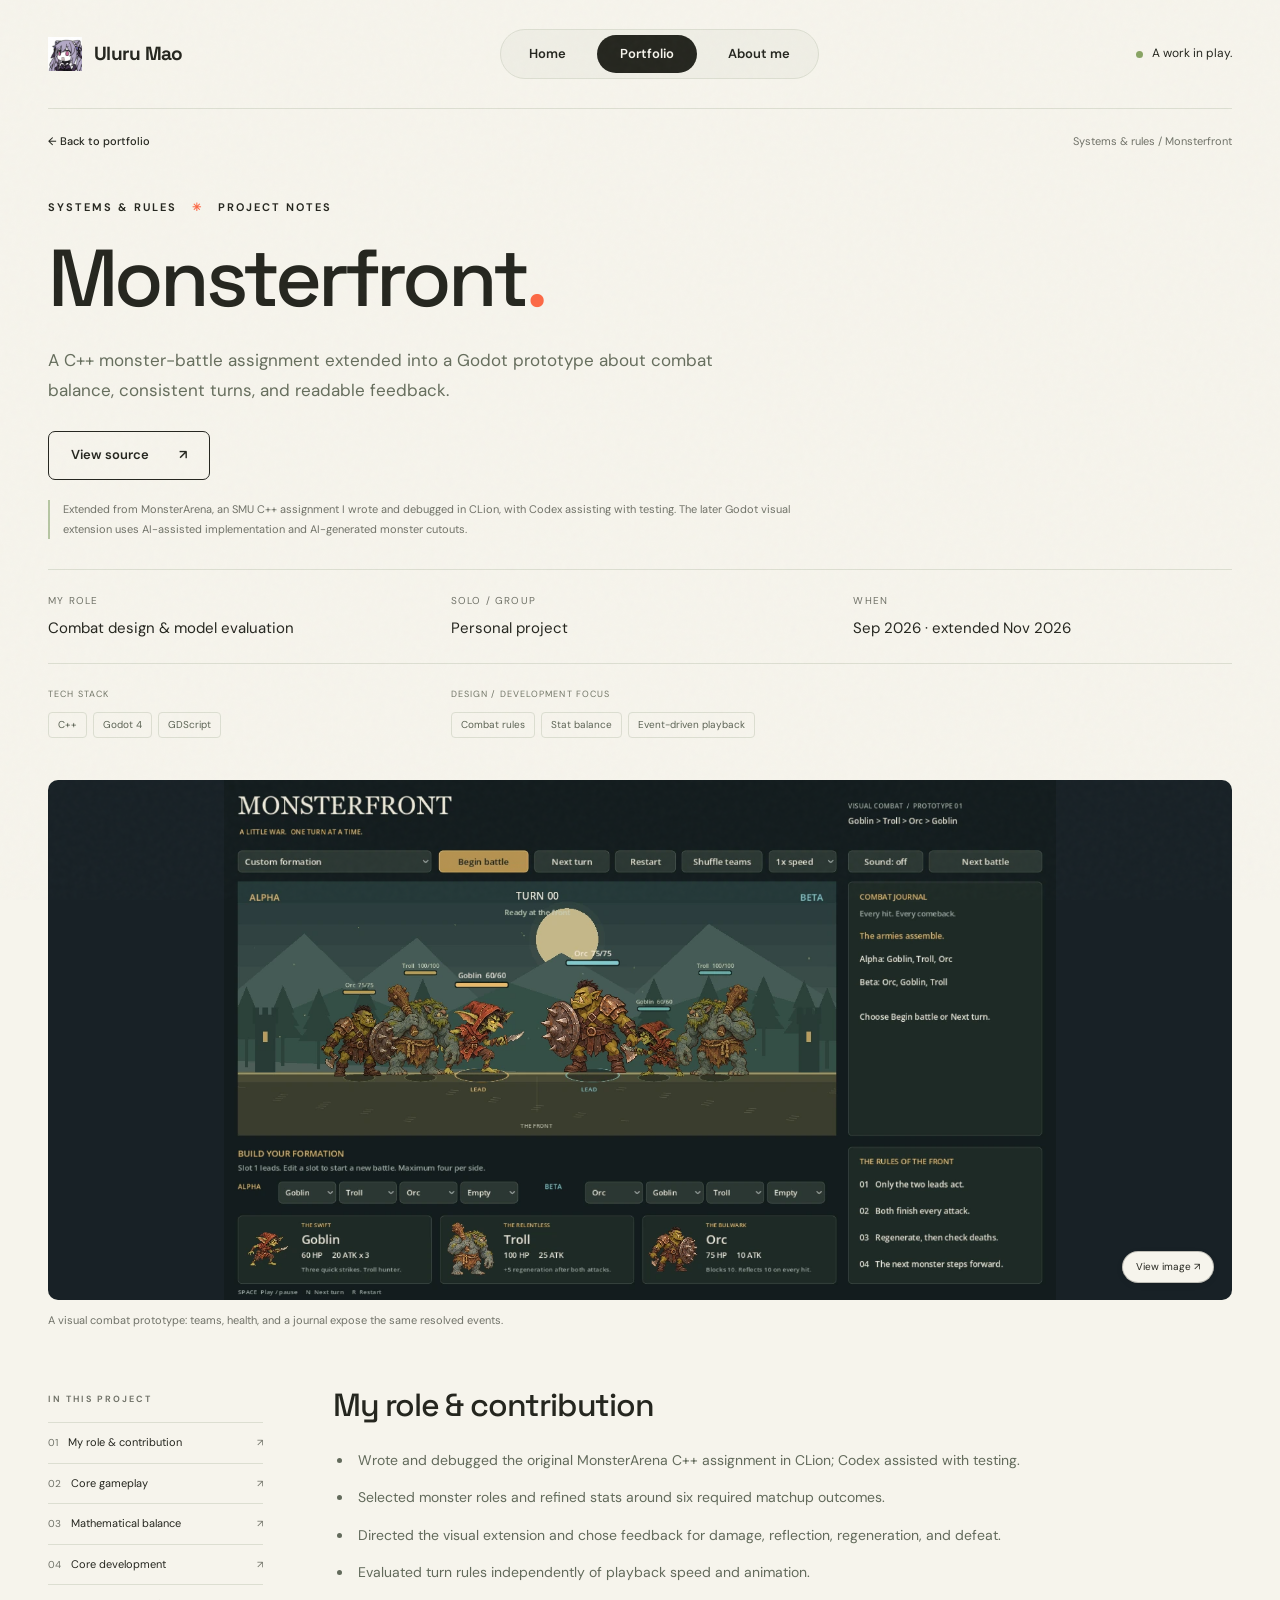
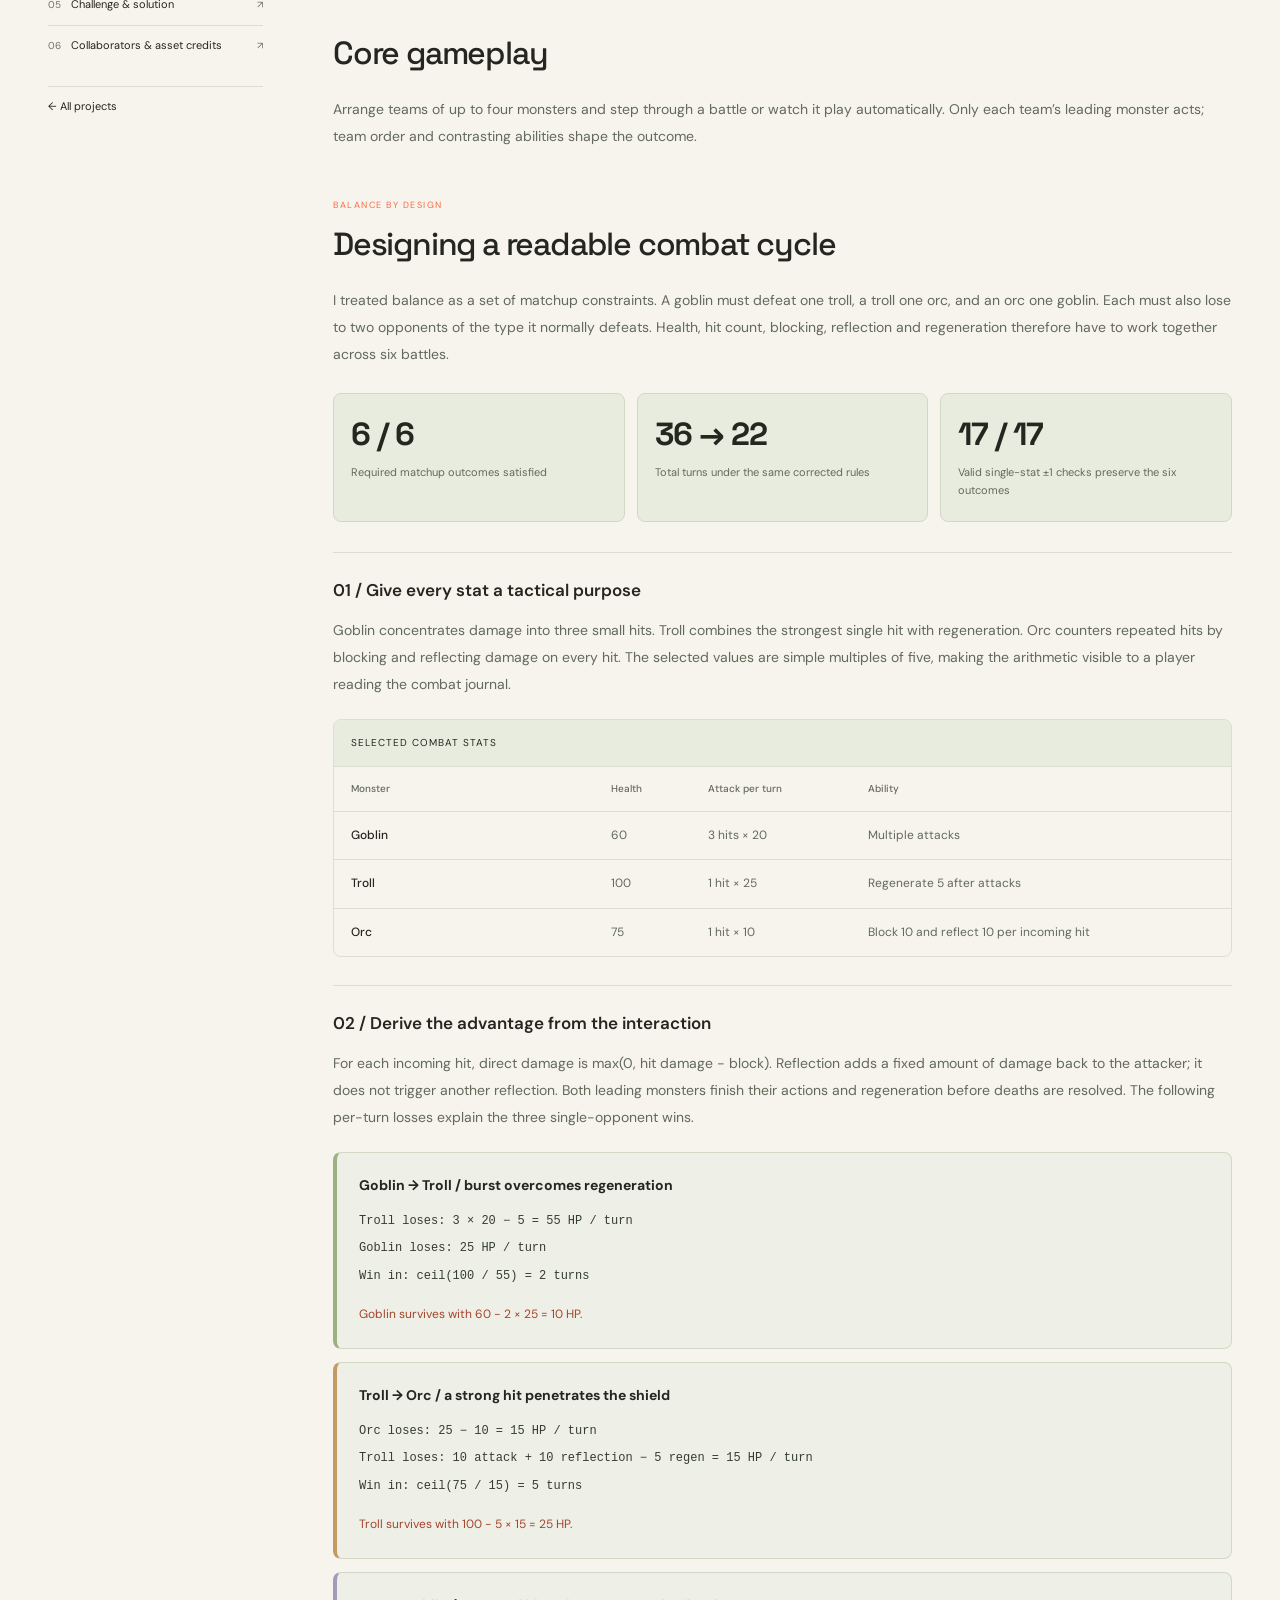
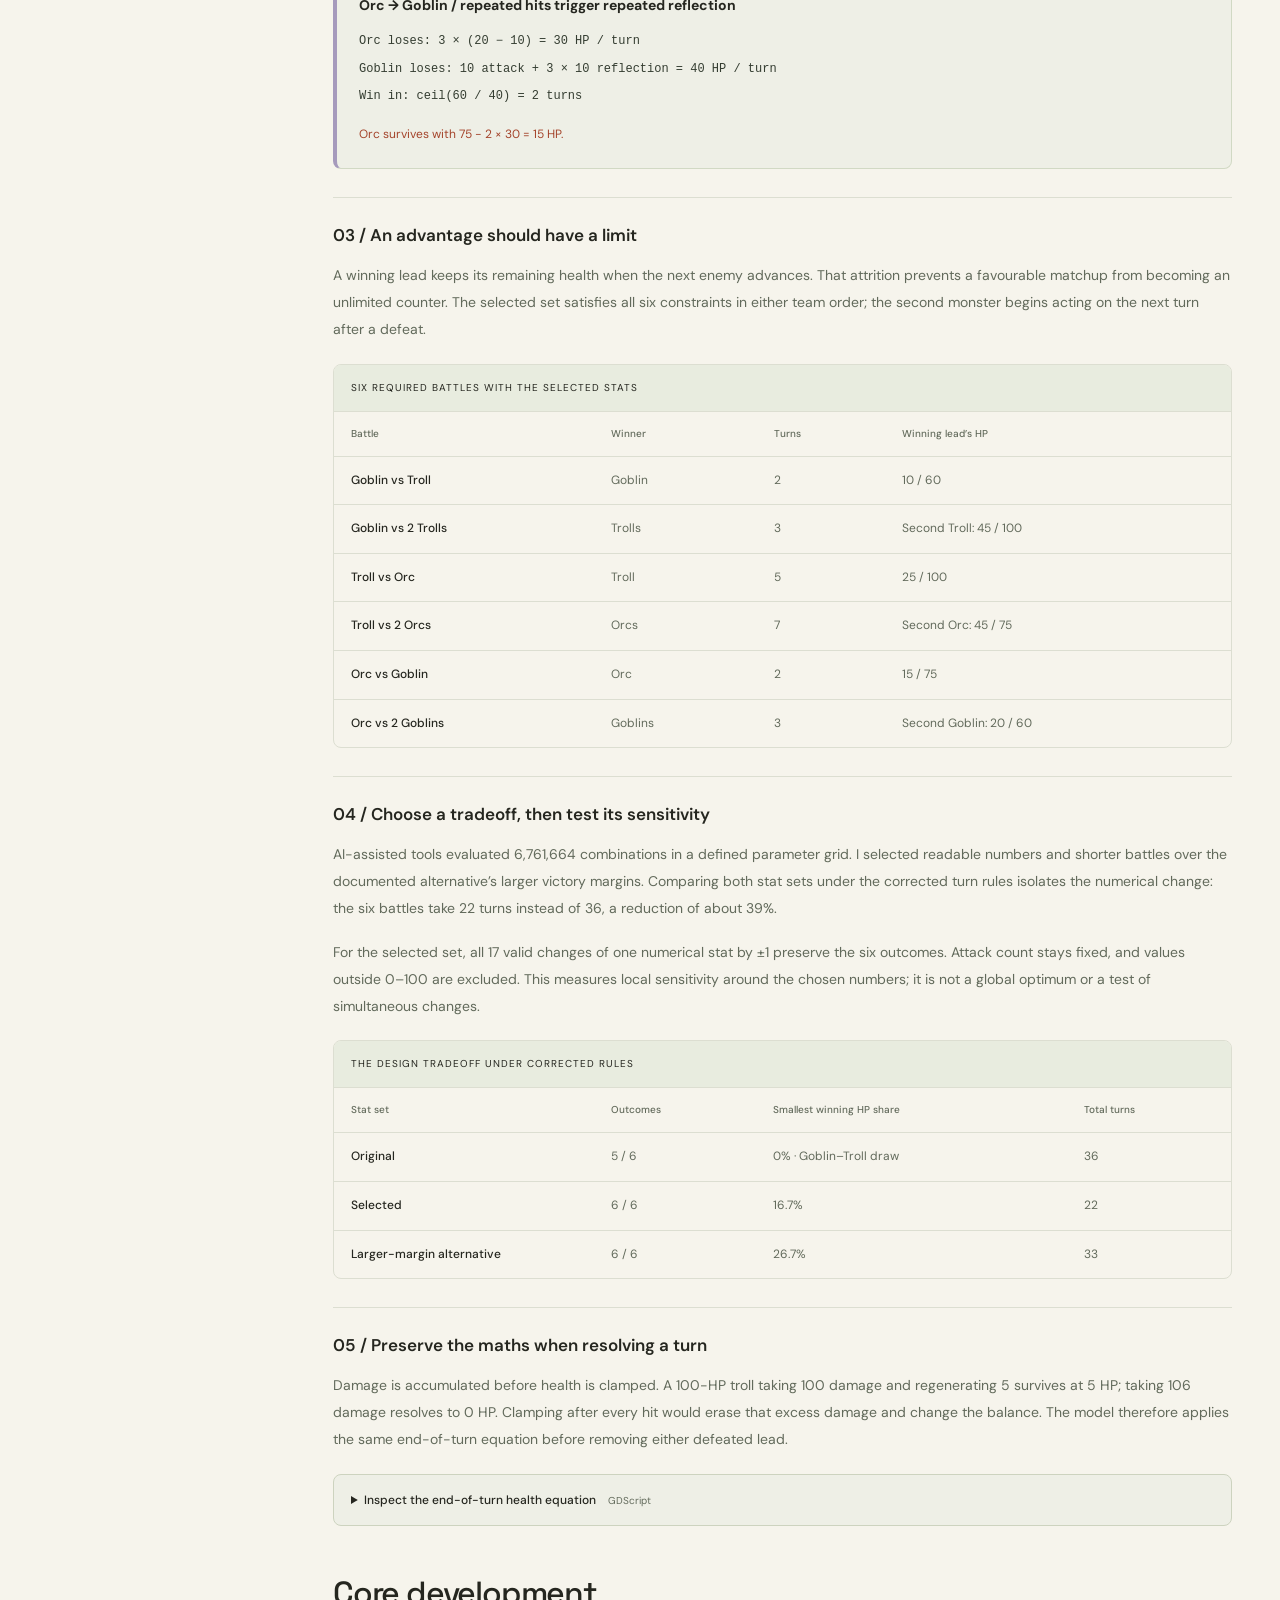
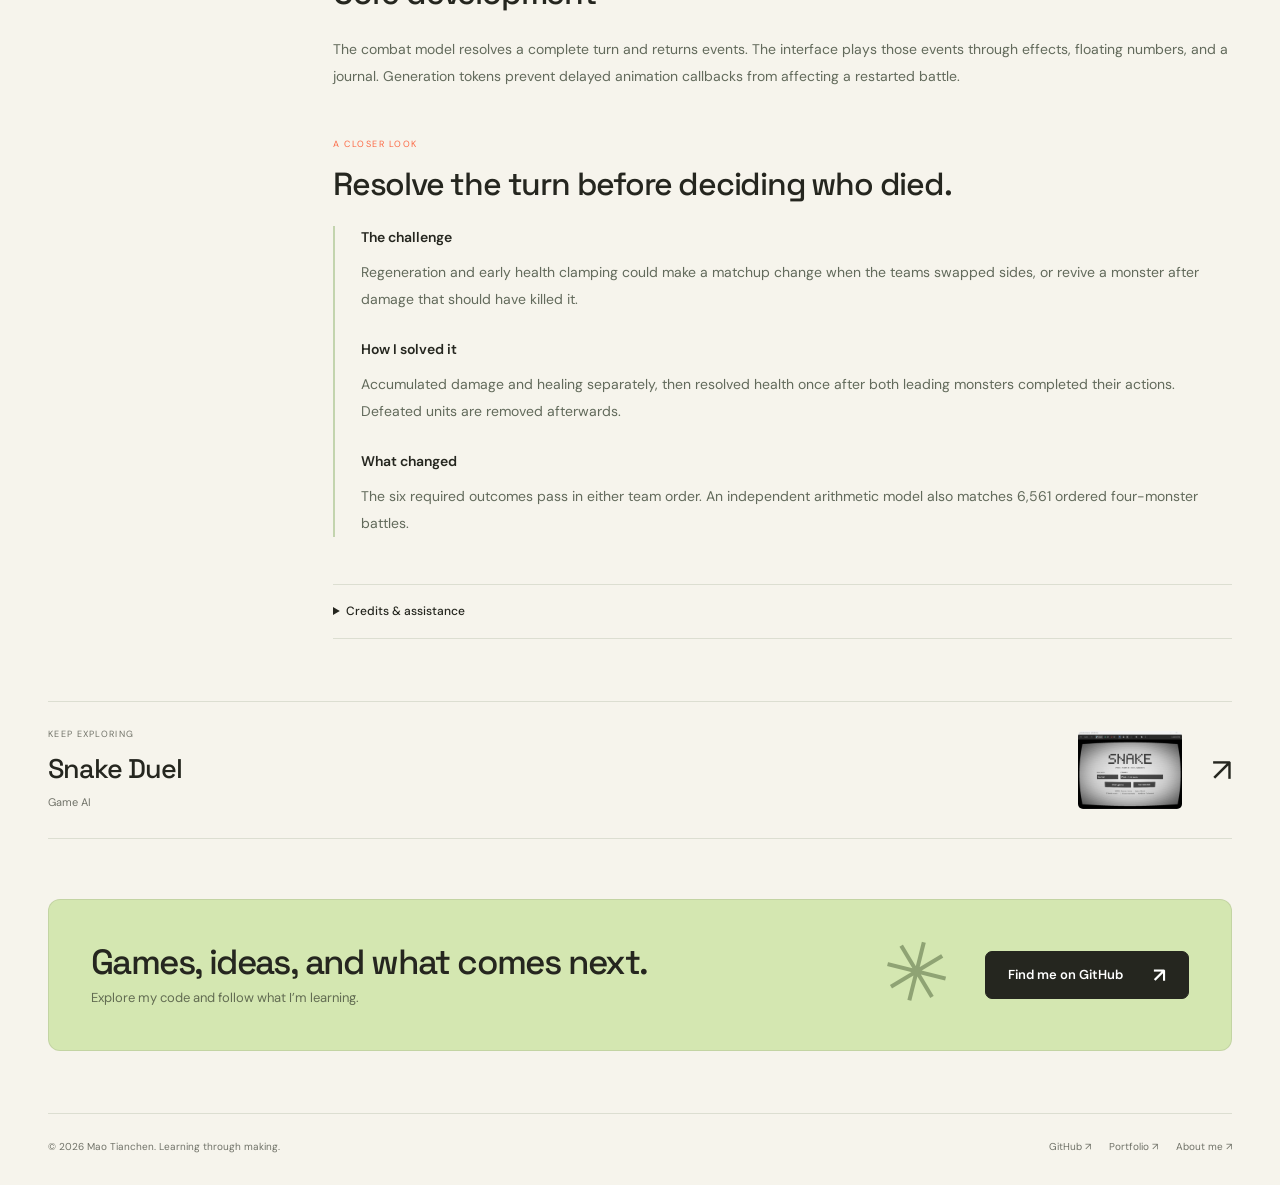
==== commit 0b9ab973: "Clarify project authorship and Codex assistance" ====
--- a/monsterfront.html
+++ b/monsterfront.html
@@ -21,18 +21,18 @@
   </header>
   <main id="main">
     <div class="case-breadcrumb"><a href="portfolio.html">← Back to portfolio</a><span>Systems &amp; rules / Monsterfront</span></div>
-    <section class="case-intro" aria-labelledby="case-title"><div class="case-title-row"><span class="eyebrow">Systems &amp; rules <span class="dot">✳</span> Project notes</span></div><h1 id="case-title">Monsterfront<span>.</span></h1><p class="case-summary">A C++ monster-battle assignment extended into a Godot prototype about combat balance, consistent turns, and readable feedback.</p><div class="case-links"><a class="button secondary" href="https://github.com/UluruMao/godot_base_turn_combat" target="_blank" rel="noopener noreferrer">View source <span aria-hidden="true">↗</span><span class="visually-hidden"> (opens in a new tab)</span></a></div><p class="authorship-note">Extended from an SMU programming assignment with AI-assisted implementation and AI-generated monster cutouts. I set the design goals and assessed the results.</p></section>
+    <section class="case-intro" aria-labelledby="case-title"><div class="case-title-row"><span class="eyebrow">Systems &amp; rules <span class="dot">✳</span> Project notes</span></div><h1 id="case-title">Monsterfront<span>.</span></h1><p class="case-summary">A C++ monster-battle assignment extended into a Godot prototype about combat balance, consistent turns, and readable feedback.</p><div class="case-links"><a class="button secondary" href="https://github.com/UluruMao/godot_base_turn_combat" target="_blank" rel="noopener noreferrer">View source <span aria-hidden="true">↗</span><span class="visually-hidden"> (opens in a new tab)</span></a></div><p class="authorship-note">Extended from MonsterArena, an SMU C++ assignment I wrote and debugged in CLion, with Codex assisting with testing. The later Godot visual extension uses AI-assisted implementation and AI-generated monster cutouts.</p></section>
     <dl class="case-facts"><div><dt>My role</dt><dd>Combat design &amp; model evaluation</dd></div><div><dt>Solo / group</dt><dd>Personal project</dd></div><div><dt>When</dt><dd>Sep 2026 · extended Nov 2026</dd></div></dl>
     <div class="case-tags"><div class="project-tag-group"><span class="tag-label">Tech stack</span><div class="tags"><span class="tag">C++</span><span class="tag">Godot 4</span><span class="tag">GDScript</span></div></div><div class="project-tag-group"><span class="tag-label">Design / development focus</span><div class="tags"><span class="tag">Combat rules</span><span class="tag">Stat balance</span><span class="tag">Event-driven playback</span></div></div></div>
     <figure class="case-cover"><button class="media-open" data-lightbox="assets/projects/monsterfront-cover.webp" data-alt="Monsterfront combat screen with two monster teams, health bars and a turn journal" aria-label="Enlarge cover artwork"><img src="assets/projects/monsterfront-cover.webp" alt="Monsterfront combat screen with two monster teams, health bars and a turn journal" width="720" height="540"><span class="media-expand" aria-hidden="true">View image ↗</span></button><figcaption>A visual combat prototype: teams, health, and a journal expose the same resolved events.</figcaption></figure>
-    <div class="case-layout"><aside class="case-sidebar" aria-label="Project sections"><span class="eyebrow">In this project</span><a href="#my-role">01<span>My role &amp; contribution</span><span aria-hidden="true">↗</span></a><a href="#gameplay">02<span>Core gameplay</span><span aria-hidden="true">↗</span></a><a href="#game-design">03<span>Mathematical balance</span><span aria-hidden="true">↗</span></a><a href="#development">04<span>Core development</span><span aria-hidden="true">↗</span></a><a href="#challenge">05<span>Challenge &amp; solution</span><span aria-hidden="true">↗</span></a><a href="#credits">06<span>Collaborators &amp; asset credits</span><span aria-hidden="true">↗</span></a><a class="case-back" href="portfolio.html">← All projects</a></aside><div class="case-content"><section class="case-section" id="my-role"><h2>My role &amp; contribution</h2><ul class="case-list"><li>Selected monster roles and refined stats around six required matchup outcomes.</li><li>Directed the visual extension and chose feedback for damage, reflection, regeneration, and defeat.</li><li>Evaluated turn rules independently of playback speed and animation.</li></ul></section><section class="case-section" id="gameplay"><h2>Core gameplay</h2><p>Arrange teams of up to four monsters and step through a battle or watch it play automatically. Only each team’s leading monster acts; team order and contrasting abilities shape the outcome.</p></section><section class="case-section balance-section" id="game-design"><span class="case-section-kicker">Balance by design</span><h2>Designing a readable combat cycle</h2><p>I treated balance as a set of matchup constraints. A goblin must defeat one troll, a troll one orc, and an orc one goblin. Each must also lose to two opponents of the type it normally defeats. Health, hit count, blocking, reflection and regeneration therefore have to work together across six battles.</p><div class="detail-metrics"><div><strong>6 / 6</strong><span>Required matchup outcomes satisfied</span></div><div><strong>36 → 22</strong><span>Total turns under the same corrected rules</span></div><div><strong>17 / 17</strong><span>Valid single-stat ±1 checks preserve the six outcomes</span></div></div><div class="programming-topic"><h3>01 / Give every stat a tactical purpose</h3><p>Goblin concentrates damage into three small hits. Troll combines the strongest single hit with regeneration. Orc counters repeated hits by blocking and reflecting damage on every hit. The selected values are simple multiples of five, making the arithmetic visible to a player reading the combat journal.</p><div class="programming-table" role="region" aria-label="Selected combat stats" tabindex="0"><table><caption>Selected combat stats</caption><thead><tr><th scope="col">Monster</th><th scope="col">Health</th><th scope="col">Attack per turn</th><th scope="col">Ability</th></tr></thead><tbody><tr><th scope="row">Goblin</th><td>60</td><td>3 hits × 20</td><td>Multiple attacks</td></tr><tr><th scope="row">Troll</th><td>100</td><td>1 hit × 25</td><td>Regenerate 5 after attacks</td></tr><tr><th scope="row">Orc</th><td>75</td><td>1 hit × 10</td><td>Block 10 and reflect 10 per incoming hit</td></tr></tbody></table></div></div><div class="programming-topic"><h3>02 / Derive the advantage from the interaction</h3><p>For each incoming hit, direct damage is max(0, hit damage − block). Reflection adds a fixed amount of damage back to the attacker; it does not trigger another reflection. Both leading monsters finish their actions and regeneration before deaths are resolved. The following per-turn losses explain the three single-opponent wins.</p><div class="balance-equations"><article><h4>Goblin → Troll / burst overcomes regeneration</h4><p class="formula-line">Troll loses: 3 × 20 − 5 = 55 HP / turn</p><p class="formula-line">Goblin loses: 25 HP / turn</p><p class="formula-line">Win in: ceil(100 / 55) = 2 turns</p><p class="formula-result">Goblin survives with 60 − 2 × 25 = 10 HP.</p></article><article><h4>Troll → Orc / a strong hit penetrates the shield</h4><p class="formula-line">Orc loses: 25 − 10 = 15 HP / turn</p><p class="formula-line">Troll loses: 10 attack + 10 reflection − 5 regen = 15 HP / turn</p><p class="formula-line">Win in: ceil(75 / 15) = 5 turns</p><p class="formula-result">Troll survives with 100 − 5 × 15 = 25 HP.</p></article><article><h4>Orc → Goblin / repeated hits trigger repeated reflection</h4><p class="formula-line">Orc loses: 3 × (20 − 10) = 30 HP / turn</p><p class="formula-line">Goblin loses: 10 attack + 3 × 10 reflection = 40 HP / turn</p><p class="formula-line">Win in: ceil(60 / 40) = 2 turns</p><p class="formula-result">Orc survives with 75 − 2 × 30 = 15 HP.</p></article></div></div><div class="programming-topic"><h3>03 / An advantage should have a limit</h3><p>A winning lead keeps its remaining health when the next enemy advances. That attrition prevents a favourable matchup from becoming an unlimited counter. The selected set satisfies all six constraints in either team order; the second monster begins acting on the next turn after a defeat.</p><div class="programming-table" role="region" aria-label="Six required battles with the selected stats" tabindex="0"><table><caption>Six required battles with the selected stats</caption><thead><tr><th scope="col">Battle</th><th scope="col">Winner</th><th scope="col">Turns</th><th scope="col">Winning lead’s HP</th></tr></thead><tbody><tr><th scope="row">Goblin vs Troll</th><td>Goblin</td><td>2</td><td>10 / 60</td></tr><tr><th scope="row">Goblin vs 2 Trolls</th><td>Trolls</td><td>3</td><td>Second Troll: 45 / 100</td></tr><tr><th scope="row">Troll vs Orc</th><td>Troll</td><td>5</td><td>25 / 100</td></tr><tr><th scope="row">Troll vs 2 Orcs</th><td>Orcs</td><td>7</td><td>Second Orc: 45 / 75</td></tr><tr><th scope="row">Orc vs Goblin</th><td>Orc</td><td>2</td><td>15 / 75</td></tr><tr><th scope="row">Orc vs 2 Goblins</th><td>Goblins</td><td>3</td><td>Second Goblin: 20 / 60</td></tr></tbody></table></div></div><div class="programming-topic"><h3>04 / Choose a tradeoff, then test its sensitivity</h3><p>AI-assisted tools evaluated 6,761,664 combinations in a defined parameter grid. I selected readable numbers and shorter battles over the documented alternative’s larger victory margins. Comparing both stat sets under the corrected turn rules isolates the numerical change: the six battles take 22 turns instead of 36, a reduction of about 39%.</p><p>For the selected set, all 17 valid changes of one numerical stat by ±1 preserve the six outcomes. Attack count stays fixed, and values outside 0–100 are excluded. This measures local sensitivity around the chosen numbers; it is not a global optimum or a test of simultaneous changes.</p><div class="programming-table" role="region" aria-label="The design tradeoff under corrected rules" tabindex="0"><table><caption>The design tradeoff under corrected rules</caption><thead><tr><th scope="col">Stat set</th><th scope="col">Outcomes</th><th scope="col">Smallest winning HP share</th><th scope="col">Total turns</th></tr></thead><tbody><tr><th scope="row">Original</th><td>5 / 6</td><td>0% · Goblin–Troll draw</td><td>36</td></tr><tr><th scope="row">Selected</th><td>6 / 6</td><td>16.7%</td><td>22</td></tr><tr><th scope="row">Larger-margin alternative</th><td>6 / 6</td><td>26.7%</td><td>33</td></tr></tbody></table></div></div><div class="programming-topic"><h3>05 / Preserve the maths when resolving a turn</h3><p>Damage is accumulated before health is clamped. A 100-HP troll taking 100 damage and regenerating 5 survives at 5 HP; taking 106 damage resolves to 0 HP. Clamping after every hit would erase that excess damage and change the balance. The model therefore applies the same end-of-turn equation before removing either defeated lead.</p><details class="source-excerpt"><summary>Inspect the end-of-turn health equation<span>GDScript</span></summary><p class="source-reference">Annotated source excerpt: VisualCombat/scripts/combat.gd · step().</p><pre tabindex="0" aria-label="Inspect the end-of-turn health equation"><code><span class="code-comment"># Both leads have already completed their attacks and regeneration.</span>
+    <div class="case-layout"><aside class="case-sidebar" aria-label="Project sections"><span class="eyebrow">In this project</span><a href="#my-role">01<span>My role &amp; contribution</span><span aria-hidden="true">↗</span></a><a href="#gameplay">02<span>Core gameplay</span><span aria-hidden="true">↗</span></a><a href="#game-design">03<span>Mathematical balance</span><span aria-hidden="true">↗</span></a><a href="#development">04<span>Core development</span><span aria-hidden="true">↗</span></a><a href="#challenge">05<span>Challenge &amp; solution</span><span aria-hidden="true">↗</span></a><a href="#credits">06<span>Collaborators &amp; asset credits</span><span aria-hidden="true">↗</span></a><a class="case-back" href="portfolio.html">← All projects</a></aside><div class="case-content"><section class="case-section" id="my-role"><h2>My role &amp; contribution</h2><ul class="case-list"><li>Wrote and debugged the original MonsterArena C++ assignment in CLion; Codex assisted with testing.</li><li>Selected monster roles and refined stats around six required matchup outcomes.</li><li>Directed the visual extension and chose feedback for damage, reflection, regeneration, and defeat.</li><li>Evaluated turn rules independently of playback speed and animation.</li></ul></section><section class="case-section" id="gameplay"><h2>Core gameplay</h2><p>Arrange teams of up to four monsters and step through a battle or watch it play automatically. Only each team’s leading monster acts; team order and contrasting abilities shape the outcome.</p></section><section class="case-section balance-section" id="game-design"><span class="case-section-kicker">Balance by design</span><h2>Designing a readable combat cycle</h2><p>I treated balance as a set of matchup constraints. A goblin must defeat one troll, a troll one orc, and an orc one goblin. Each must also lose to two opponents of the type it normally defeats. Health, hit count, blocking, reflection and regeneration therefore have to work together across six battles.</p><div class="detail-metrics"><div><strong>6 / 6</strong><span>Required matchup outcomes satisfied</span></div><div><strong>36 → 22</strong><span>Total turns under the same corrected rules</span></div><div><strong>17 / 17</strong><span>Valid single-stat ±1 checks preserve the six outcomes</span></div></div><div class="programming-topic"><h3>01 / Give every stat a tactical purpose</h3><p>Goblin concentrates damage into three small hits. Troll combines the strongest single hit with regeneration. Orc counters repeated hits by blocking and reflecting damage on every hit. The selected values are simple multiples of five, making the arithmetic visible to a player reading the combat journal.</p><div class="programming-table" role="region" aria-label="Selected combat stats" tabindex="0"><table><caption>Selected combat stats</caption><thead><tr><th scope="col">Monster</th><th scope="col">Health</th><th scope="col">Attack per turn</th><th scope="col">Ability</th></tr></thead><tbody><tr><th scope="row">Goblin</th><td>60</td><td>3 hits × 20</td><td>Multiple attacks</td></tr><tr><th scope="row">Troll</th><td>100</td><td>1 hit × 25</td><td>Regenerate 5 after attacks</td></tr><tr><th scope="row">Orc</th><td>75</td><td>1 hit × 10</td><td>Block 10 and reflect 10 per incoming hit</td></tr></tbody></table></div></div><div class="programming-topic"><h3>02 / Derive the advantage from the interaction</h3><p>For each incoming hit, direct damage is max(0, hit damage − block). Reflection adds a fixed amount of damage back to the attacker; it does not trigger another reflection. Both leading monsters finish their actions and regeneration before deaths are resolved. The following per-turn losses explain the three single-opponent wins.</p><div class="balance-equations"><article><h4>Goblin → Troll / burst overcomes regeneration</h4><p class="formula-line">Troll loses: 3 × 20 − 5 = 55 HP / turn</p><p class="formula-line">Goblin loses: 25 HP / turn</p><p class="formula-line">Win in: ceil(100 / 55) = 2 turns</p><p class="formula-result">Goblin survives with 60 − 2 × 25 = 10 HP.</p></article><article><h4>Troll → Orc / a strong hit penetrates the shield</h4><p class="formula-line">Orc loses: 25 − 10 = 15 HP / turn</p><p class="formula-line">Troll loses: 10 attack + 10 reflection − 5 regen = 15 HP / turn</p><p class="formula-line">Win in: ceil(75 / 15) = 5 turns</p><p class="formula-result">Troll survives with 100 − 5 × 15 = 25 HP.</p></article><article><h4>Orc → Goblin / repeated hits trigger repeated reflection</h4><p class="formula-line">Orc loses: 3 × (20 − 10) = 30 HP / turn</p><p class="formula-line">Goblin loses: 10 attack + 3 × 10 reflection = 40 HP / turn</p><p class="formula-line">Win in: ceil(60 / 40) = 2 turns</p><p class="formula-result">Orc survives with 75 − 2 × 30 = 15 HP.</p></article></div></div><div class="programming-topic"><h3>03 / An advantage should have a limit</h3><p>A winning lead keeps its remaining health when the next enemy advances. That attrition prevents a favourable matchup from becoming an unlimited counter. The selected set satisfies all six constraints in either team order; the second monster begins acting on the next turn after a defeat.</p><div class="programming-table" role="region" aria-label="Six required battles with the selected stats" tabindex="0"><table><caption>Six required battles with the selected stats</caption><thead><tr><th scope="col">Battle</th><th scope="col">Winner</th><th scope="col">Turns</th><th scope="col">Winning lead’s HP</th></tr></thead><tbody><tr><th scope="row">Goblin vs Troll</th><td>Goblin</td><td>2</td><td>10 / 60</td></tr><tr><th scope="row">Goblin vs 2 Trolls</th><td>Trolls</td><td>3</td><td>Second Troll: 45 / 100</td></tr><tr><th scope="row">Troll vs Orc</th><td>Troll</td><td>5</td><td>25 / 100</td></tr><tr><th scope="row">Troll vs 2 Orcs</th><td>Orcs</td><td>7</td><td>Second Orc: 45 / 75</td></tr><tr><th scope="row">Orc vs Goblin</th><td>Orc</td><td>2</td><td>15 / 75</td></tr><tr><th scope="row">Orc vs 2 Goblins</th><td>Goblins</td><td>3</td><td>Second Goblin: 20 / 60</td></tr></tbody></table></div></div><div class="programming-topic"><h3>04 / Choose a tradeoff, then test its sensitivity</h3><p>AI-assisted tools evaluated 6,761,664 combinations in a defined parameter grid. I selected readable numbers and shorter battles over the documented alternative’s larger victory margins. Comparing both stat sets under the corrected turn rules isolates the numerical change: the six battles take 22 turns instead of 36, a reduction of about 39%.</p><p>For the selected set, all 17 valid changes of one numerical stat by ±1 preserve the six outcomes. Attack count stays fixed, and values outside 0–100 are excluded. This measures local sensitivity around the chosen numbers; it is not a global optimum or a test of simultaneous changes.</p><div class="programming-table" role="region" aria-label="The design tradeoff under corrected rules" tabindex="0"><table><caption>The design tradeoff under corrected rules</caption><thead><tr><th scope="col">Stat set</th><th scope="col">Outcomes</th><th scope="col">Smallest winning HP share</th><th scope="col">Total turns</th></tr></thead><tbody><tr><th scope="row">Original</th><td>5 / 6</td><td>0% · Goblin–Troll draw</td><td>36</td></tr><tr><th scope="row">Selected</th><td>6 / 6</td><td>16.7%</td><td>22</td></tr><tr><th scope="row">Larger-margin alternative</th><td>6 / 6</td><td>26.7%</td><td>33</td></tr></tbody></table></div></div><div class="programming-topic"><h3>05 / Preserve the maths when resolving a turn</h3><p>Damage is accumulated before health is clamped. A 100-HP troll taking 100 damage and regenerating 5 survives at 5 HP; taking 106 damage resolves to 0 HP. Clamping after every hit would erase that excess damage and change the balance. The model therefore applies the same end-of-turn equation before removing either defeated lead.</p><details class="source-excerpt"><summary>Inspect the end-of-turn health equation<span>GDScript</span></summary><p class="source-reference">Annotated source excerpt: VisualCombat/scripts/combat.gd · step().</p><pre tabindex="0" aria-label="Inspect the end-of-turn health equation"><code><span class="code-comment"># Both leads have already completed their attacks and regeneration.</span>
 for id in leads:
 <span class="code-comment">    # Keep the full damage tally, including damage beyond current HP.</span>
 <span class="code-comment">    # Apply healing before clamping once to the valid health range.</span>
     units[id].hp = clampi(
         units[id].hp - damage[id] + healing[id],
         0, units[id].max_hp)
-<span class="code-comment"># Death checks and queue advancement happen after this resolution.</span></code></pre></details></div></section><section class="case-section" id="development"><h2>Core development</h2><p>The combat model resolves a complete turn and returns events. The interface plays those events through effects, floating numbers, and a journal. Generation tokens prevent delayed animation callbacks from affecting a restarted battle.</p></section><section class="case-section" id="challenge"><span class="case-section-kicker">A closer look</span><h2>Resolve the turn before deciding who died.</h2><div class="challenge-story"><div class="challenge-step"><h3>The challenge</h3><p>Regeneration and early health clamping could make a matchup change when the teams swapped sides, or revive a monster after damage that should have killed it.</p></div><div class="challenge-step"><h3>How I solved it</h3><p>Accumulated damage and healing separately, then resolved health once after both leading monsters completed their actions. Defeated units are removed afterwards.</p></div><div class="challenge-step"><h3>What changed</h3><p>The six required outcomes pass in either team order. An independent arithmetic model also matches 6,561 ordered four-monster battles.</p></div></div></section><details class="credit-disclosure" id="credits"><summary>Credits & assistance</summary><ul class="case-list"><li>Foundation: a September 2026 Southern Methodist University C++ programming assignment.</li><li>AI assisted with implementation, refactoring, parameter exploration, debugging, tests, and documentation. I set goals, assessed suggestions, and retained responsibility for the final choices.</li><li>The three monster cutouts were AI-generated. The project repository records their prompts and provenance.</li></ul></details></div></div>
+<span class="code-comment"># Death checks and queue advancement happen after this resolution.</span></code></pre></details></div></section><section class="case-section" id="development"><h2>Core development</h2><p>The combat model resolves a complete turn and returns events. The interface plays those events through effects, floating numbers, and a journal. Generation tokens prevent delayed animation callbacks from affecting a restarted battle.</p></section><section class="case-section" id="challenge"><span class="case-section-kicker">A closer look</span><h2>Resolve the turn before deciding who died.</h2><div class="challenge-story"><div class="challenge-step"><h3>The challenge</h3><p>Regeneration and early health clamping could make a matchup change when the teams swapped sides, or revive a monster after damage that should have killed it.</p></div><div class="challenge-step"><h3>How I solved it</h3><p>Accumulated damage and healing separately, then resolved health once after both leading monsters completed their actions. Defeated units are removed afterwards.</p></div><div class="challenge-step"><h3>What changed</h3><p>The six required outcomes pass in either team order. An independent arithmetic model also matches 6,561 ordered four-monster battles.</p></div></div></section><details class="credit-disclosure" id="credits"><summary>Credits & assistance</summary><ul class="case-list"><li>Foundation: the September 2026 Southern Methodist University MonsterArena C++ assignment. I wrote and debugged the original code in CLion; Codex assisted with testing.</li><li>The later Godot visual extension used AI assistance for implementation, refactoring, parameter exploration, debugging, tests and documentation. I set goals, assessed suggestions, and retained responsibility for the final choices.</li><li>The three monster cutouts were AI-generated. The project repository records their prompts and provenance.</li></ul></details></div></div>
     <a class="next-project" href="snake-duel.html"><span><small>Keep exploring</small><strong>Snake Duel</strong><span>Game AI</span></span><img src="assets/projects/snake-cover.webp" alt="" width="120" height="90"><span class="next-arrow" aria-hidden="true">↗</span></a>
     </main>
   <section class="contact" aria-labelledby="contact-heading">
